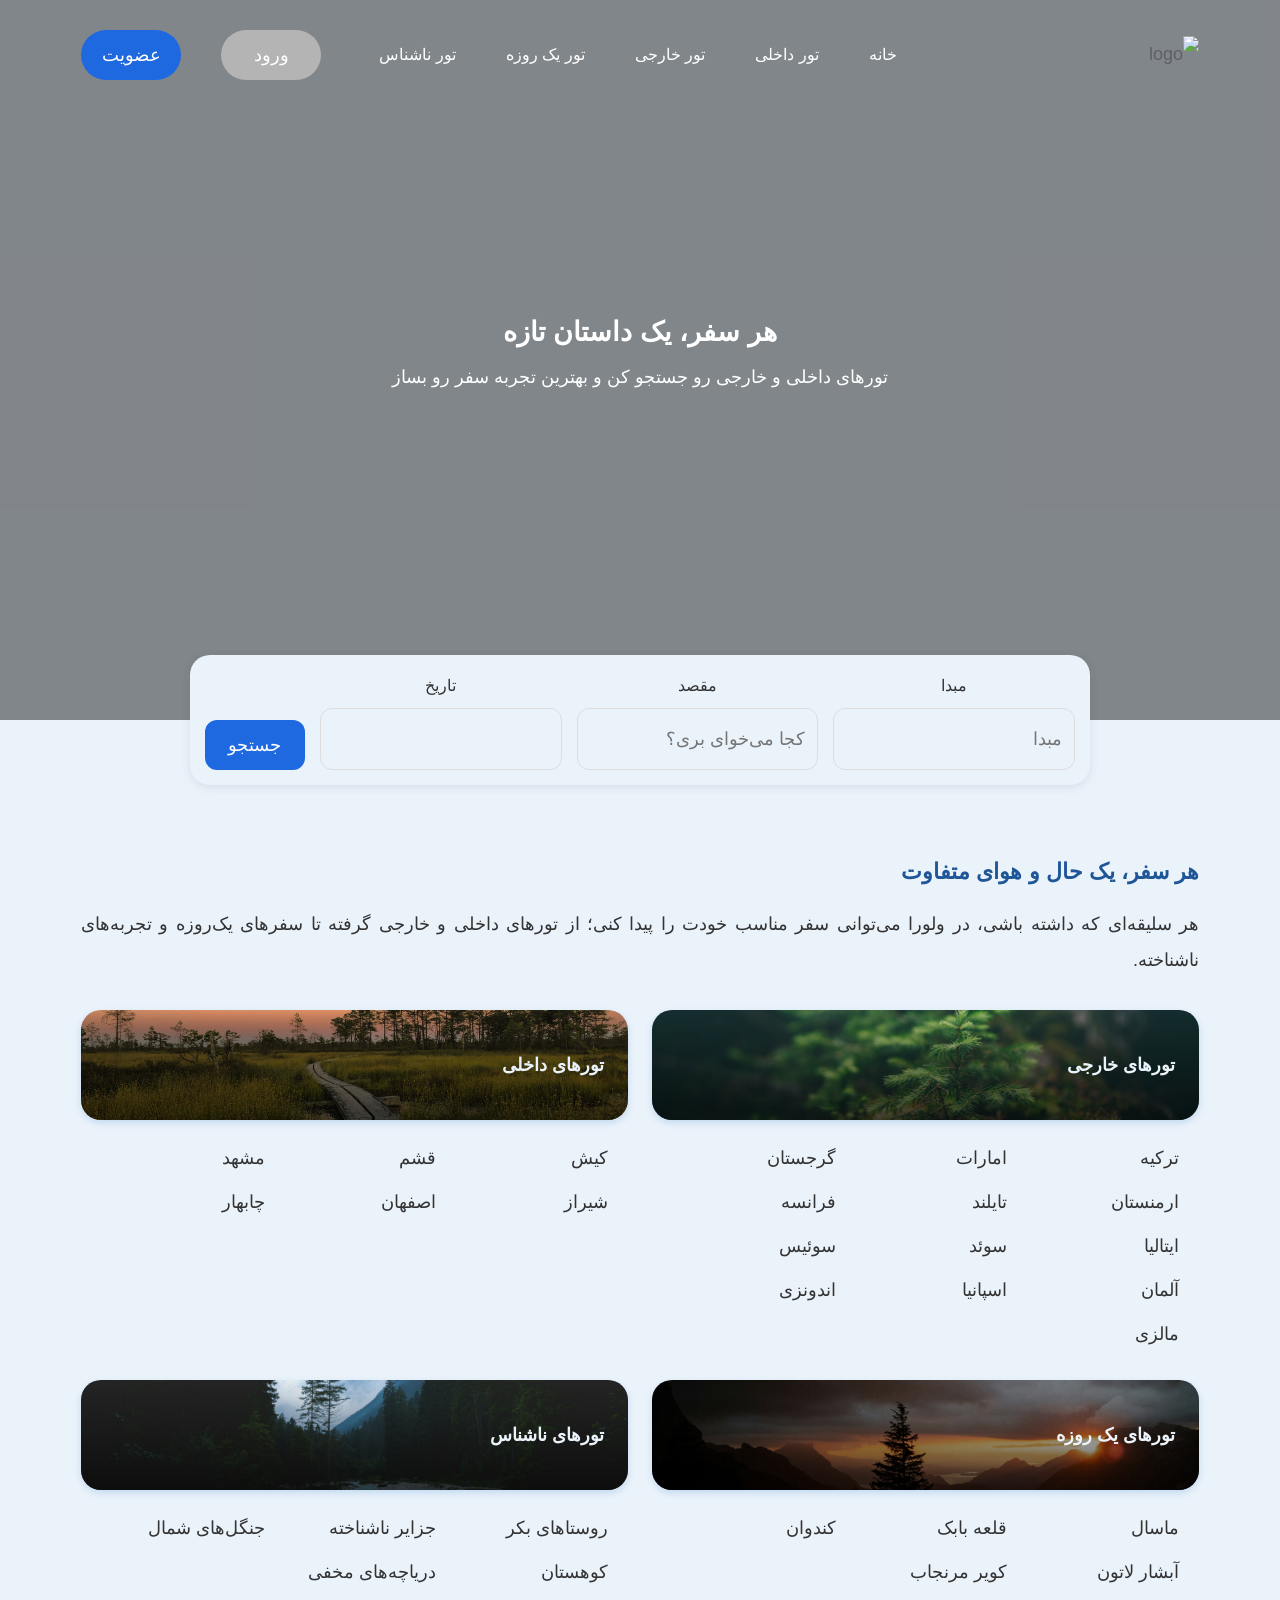
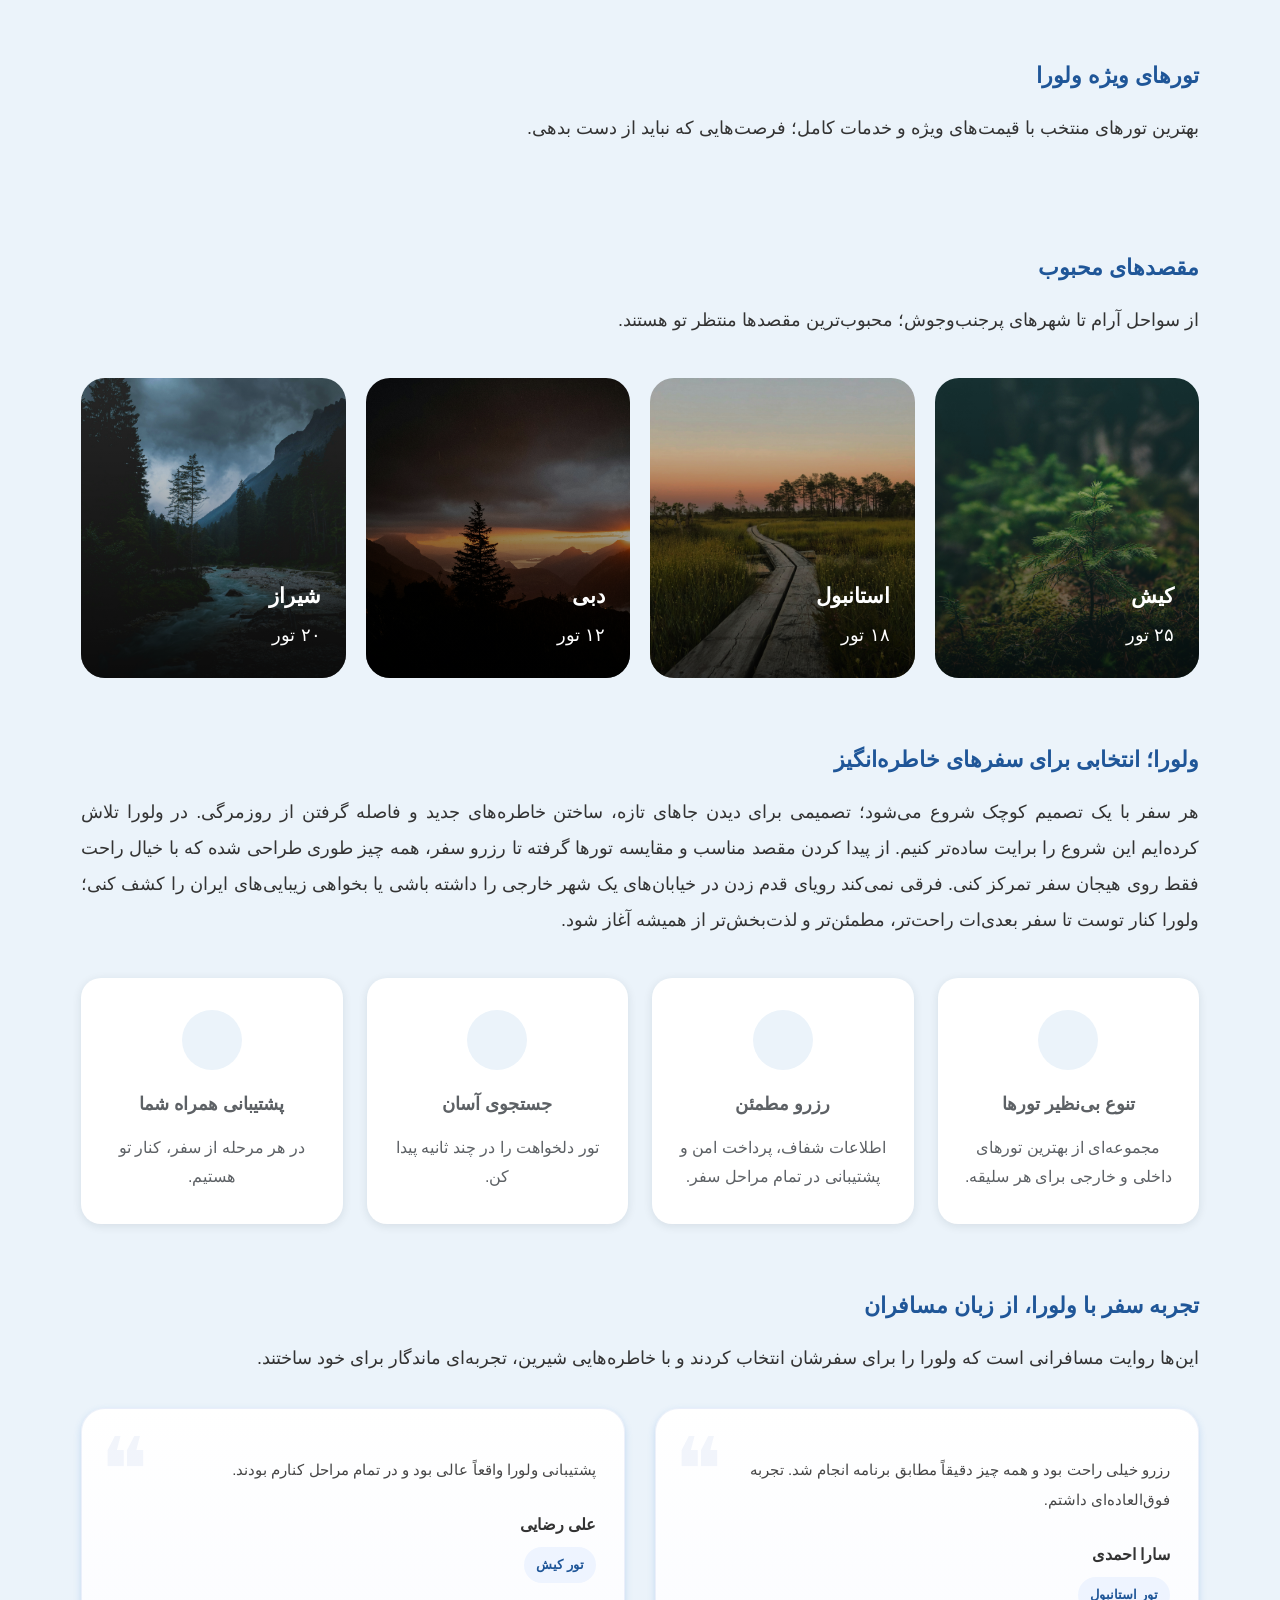
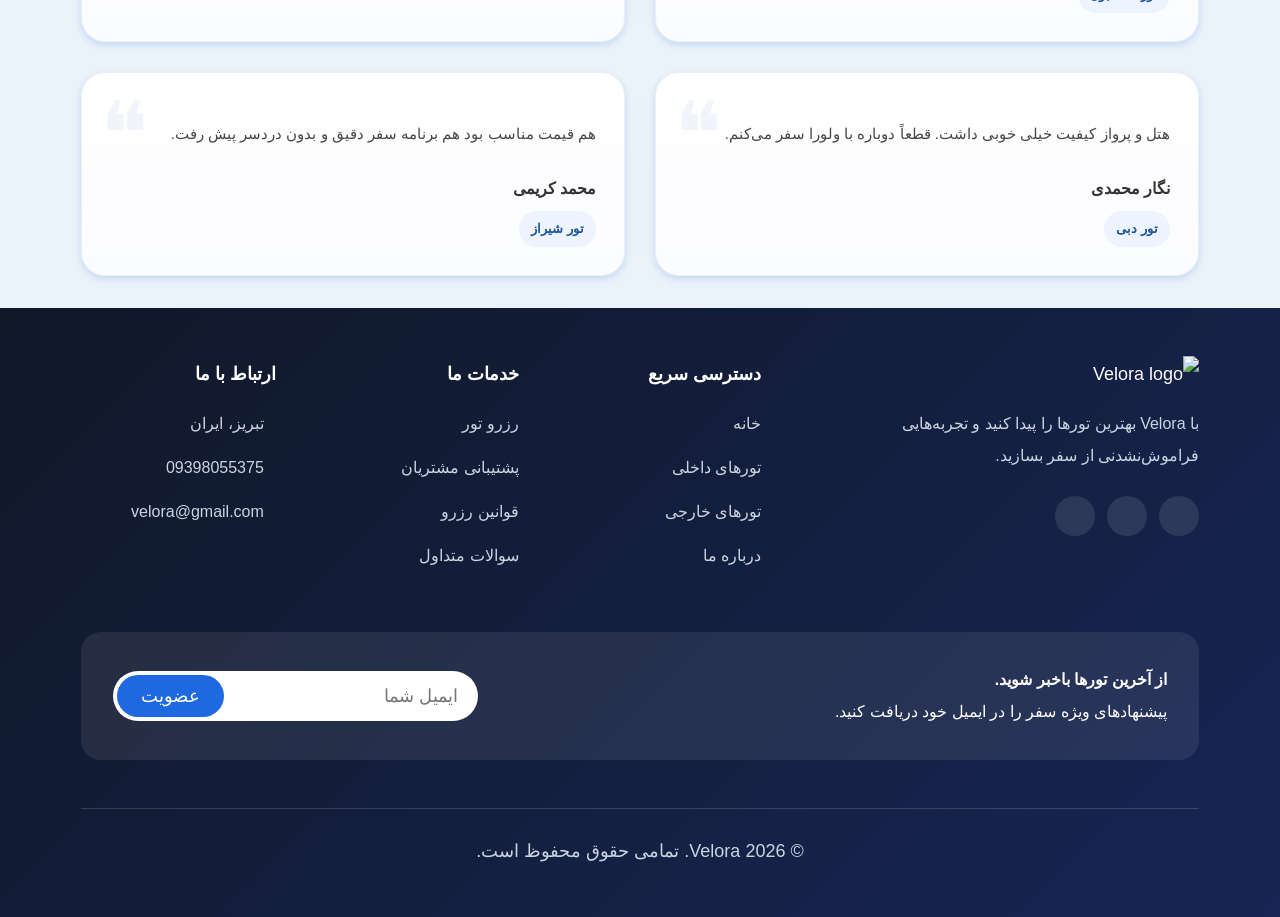
==== home/index.html @ ecf5ecd8 "add category, popular destinations, reviews and trust part to home page" ====
<!DOCTYPE html>
<html lang="fa" dir="rtl">
<head>
  <meta charset="UTF-8">
  <meta name="viewport" content="width=device-width, initial-scale=1.0">
  <meta name="description" content="Velora یک وب‌سایت مدرن برای جستجو و رزرو تورهای گردشگری است که به کاربران کمک می‌کند سفرهای خاص و به‌یادماندنی خود را برنامه‌ریزی کنند.">
  <meta name="title" content="Velora | رزرو تور و تجربه‌های خاص سفر">
  <title>Velora | رزرو تور و تجربه‌های خاص سفر</title>
  <link rel="icon" href="../assets/images/temp-logo.svg">
  <link rel="stylesheet" href="../style/reset-variables.css">
  <link rel="stylesheet" href="../component/footer/footer.css">
  <link rel="stylesheet" href="../component/header/homeHeader.css">
  <link rel="stylesheet" href="./style.css">

</head>
<body>
  <div id="preloader"></div>


<!-- HEADER -->
<header class="header" data-header>
  <div class="container">

    <a href="#" class="logo">
      <img src="../assets/images/temp-logo.svg" height="38" alt="logo">
    </a>

    <nav class="navbar" data-nav>
      <div class="navbar-top">
        <a href="#" class="logo">
          <img src="../assets/images/temp-logo.svg" height="38" alt="logo">
        </a>

        <button class="nav-toggle-btn" aria-label="close menu" data-nav-toggler>
          <ion-icon name="close-outline" aria-hidden="true"></ion-icon>

        </button>
      </div>
      <ul class="navbar-list">
        <li class="navbar-item" > <a href="#" class="navbar-link">خانه</a></li>
        <li class="navbar-item"> <a href="#" class="navbar-link">تور داخلی</a></li>
        <li class="navbar-item"> <a href="#" class="navbar-link">تور خارجی</a></li>
        <li class="navbar-item"> <a href="#" class="navbar-link">تور یک روزه</a></li>
        <li class="navbar-item"> <a href="#" class="navbar-link">تور ناشناس</a></li>
      </ul>
      
      <div class="header-action">
        <div class="loggedout">
          <a href="./auth/login.html" class="btn login-btn"> ورود</a>
          <a href="./auth/signup.html" class="btn btn-primary">عضویت</a>
        </div>
        <div class="loggedin">
          <a href="#" class="login-btn"> پنل کاربری</a>
          <a href="#" class="btn btn-primary">خروج </a>

        </div>

      </div>
      

      <button> </button>
    </nav>

    <button class="nav-toggle-btn" aria-label="open menu" data-nav-toggler>
      <ion-icon name="menu-outline" aria-hidden="true"></ion-icon>
    </button>

    <div class="overlay" data-overlay data-nav-toggler></div>
  </div>
</header>

<main>
   <!-- Hero Section-->
     <section class="hero" data-hero>

       <div class="hero-bg hero-bg-1"></div>
        <div class="hero-bg hero-bg-2"></div>

         <div class="hero-overlay"></div>
          <div class="hero-content container">
             <h1 class="hero-title"> دنیا منتظر توست </h1>
             <p class="hero-subtitle"> سفر بعدی‌ات را همین حالا پیدا کن </p>
           </div> 
           
           <div class="hero-search container">

            <form class="hero-search-box" id="search-form">

              <div class="hero-field">
                <label for="origin-input"> مبدا</label>
                <input id="origin-input" name="origin" type="text" placeholder="مبدا">
              </div>

              <div class="hero-field">
                <label for="destination-input"> مقصد</label>
                <input id="destination-input" name="destination" type="text" placeholder="کجا می‌خوای بری؟">
              </div>
              
              <div class="hero-field">
                <label for="month-input"> تاریخ</label>
                <input id="month-input" name="month" readonly>

                
              </div>
              
              <button type="submit" class="search-btn btn"> جستجو</button>

              <div id="month-modal" class="month-modal">
                <button type="button" class="month-button" data-month="01"> فروردین</button>
                <button type="button" class="month-button" data-month="02"> اردیبهشت</button>
                <button type="button" class="month-button" data-month="03"> خرداد</button>
                <button type="button" class="month-button" data-month="04"> تیر</button>
                <button type="button" class="month-button" data-month="05"> مرداد</button>
                <button type="button" class="month-button" data-month="06"> شهریور</button>
                <button type="button" class="month-button" data-month="07"> مهر</button>
                <button type="button" class="month-button" data-month="08"> آبان</button>
                <button type="button" class="month-button" data-month="09"> آذر</button>
                <button type="button" class="month-button" data-month="10"> دی</button>
                <button type="button" class="month-button" data-month="11"> بهمن</button>
                <button type="button" class="month-button" data-month="12"> اسفند</button>
              </div>

          
            </form>
           </div>
           

      </section>

      <!-- category -->
      <section class="tour-categories">

        <div class="container">


          <div class="section-header">

            <div class="section-title">

              <span class="right"></span>

              <h2>
               هر سفر، یک حال و هوای متفاوت
              </h2>

              <span class="left"></span>

            </div>
            


            <p class="section-description">
   هر سلیقه‌ای که داشته باشی، در ولورا می‌توانی سفر مناسب خودت را پیدا کنی؛ از تورهای داخلی و خارجی گرفته تا سفرهای یک‌روزه و تجربه‌های ناشناخته.
            </p>


          </div>



          <div class="categories-grid">


          </div>


        </div>


      </section>


<!-- special tours -->
      <section class="special-tours">
        <div class="container">
          <div class="section-header">
            <div class="section-title">
              <span class="right"></span>
              <h2>
                تور‌های ویژه ولورا
              </h2>
              <span class="left"></span>
            </div>
            <p class="section-description">
                 بهترین تورهای منتخب با قیمت‌های ویژه و خدمات کامل؛ فرصت‌هایی که نباید از دست بدهی.

            </p>

          </div>


          <div class="tours-grid">

          </div>


        </div>

      </section>

      <!-- popular destination -->
      <section class="popular-destinations">
        <div class="container">
          <div class="section-header">
            <div class="section-title">
              <span class="right"></span>
              <h2>
                مقصدهای محبوب
              </h2>
              <span class="left"></span>
            </div>
            <p class="section-description">

                     از سواحل آرام تا شهرهای پرجنب‌وجوش؛ محبوب‌ترین مقصدها منتظر تو هستند.

      
            </p>
          </div>

          <div class="destinations-grid">
          </div>
        </div>

      </section>

      <!-- why velors -->

      <section class="why-velora">

  <div class="container">

    <div class="section-header">

      <div class="section-title">
        <span class="right"></span>

        <h2>
        ولورا؛ انتخابی برای سفرهای خاطره‌انگیز
        </h2>

        <span class="left"></span>
      </div>

      <p class="section-description">
        هر سفر با یک تصمیم کوچک شروع می‌شود؛ تصمیمی برای دیدن جاهای تازه، ساختن خاطره‌های جدید و فاصله گرفتن از روزمرگی. در ولورا تلاش کرده‌ایم این شروع را برایت ساده‌تر کنیم. از پیدا کردن مقصد مناسب و مقایسه تورها گرفته تا رزرو سفر، همه چیز طوری طراحی شده که با خیال راحت فقط روی هیجان سفر تمرکز کنی. فرقی نمی‌کند رویای قدم زدن در خیابان‌های یک شهر خارجی را داشته باشی یا بخواهی زیبایی‌های ایران را کشف کنی؛ ولورا کنار توست تا سفر بعدی‌ات راحت‌تر، مطمئن‌تر و لذت‌بخش‌تر از همیشه آغاز شود.
      </p>

    </div>



    <div class="features-grid">


      <article class="feature-card">

        <div class="feature-icon">
          <ion-icon name="airplane-outline"></ion-icon>
        </div>

        <h3>
         تنوع بی‌نظیر تورها
        </h3>

        <p>
          مجموعه‌ای از بهترین تورهای داخلی و خارجی برای هر سلیقه.
        </p>

      </article>




      <article class="feature-card">

        <div class="feature-icon">
          <ion-icon name="shield-checkmark-outline"></ion-icon>
        </div>

        <h3>
          رزرو مطمئن
        </h3>

        <p>
          اطلاعات شفاف، پرداخت امن و پشتیبانی در تمام مراحل سفر.
        </p>

      </article>





      <article class="feature-card">

        <div class="feature-icon">
          <ion-icon name="search-outline"></ion-icon>
        </div>

        <h3>
          جستجوی آسان
        </h3>

        <p>
         تور دلخواهت را در چند ثانیه پیدا کن.
        </p>

      </article>





      <article class="feature-card">

        <div class="feature-icon">
          <ion-icon name="heart"></ion-icon>
        </div>

        <h3>
          پشتیبانی همراه شما
        </h3>

        <p>
         در هر مرحله از سفر، کنار تو هستیم.
        </p>

      </article>



    </div>

  </div>

      </section>

      <!-- reviews -->

      <section class="reviews">

  <div class="container">


    <div class="section-header">

      <div class="section-title">

        <span class="right"></span>

        <h2>
        تجربه سفر با ولورا، از زبان مسافران
        </h2>

        <span class="left"></span>

      </div>


      <p class="section-description">
       این‌ها روایت مسافرانی است که ولورا را برای سفرشان انتخاب کردند و با خاطره‌هایی شیرین، تجربه‌ای ماندگار برای خود ساختند.
      </p>

    </div>



    <div class="reviews-grid">

    </div>


  </div>


</section>













</main>


<!--  Footer-->
<footer class="footer">

  <div class="container">

    <div class="footer-container">

      <div class="footer-brand">

        <img src="../assets/images/temp-logo.svg" alt="Velora logo">

        <p>
          با Velora بهترین تورها را پیدا کنید و تجربه‌هایی 
          فراموش‌نشدنی از سفر بسازید.
        </p>

        <div class="footer-social">

          <a href="#">
            <ion-icon name="logo-instagram"></ion-icon>
          </a>

          <a href="#">
            <ion-icon name="logo-whatsapp"></ion-icon>
          </a>

          <a href="#">
            <ion-icon name="logo-x"></ion-icon>
          </a>

        </div>
      </div>




      <div class="footer-column">

        <h3>دسترسی سریع</h3>

        <ul>
          <li><a href="#">خانه</a></li>
          <li><a href="#">تورهای داخلی</a></li>
          <li><a href="#">تورهای خارجی</a></li>
          <li><a href="#">درباره ما</a></li>

        </ul>

      </div>

      <div class="footer-column">
        <h3>خدمات ما</h3>

        <ul>

          <li><a href="#">رزرو تور</a></li>
          <li><a href="#">پشتیبانی مشتریان</a></li>
          <li><a href="#">قوانین رزرو</a></li>
          <li><a href="#">سوالات متداول</a></li>

        </ul>

      </div>

      <div class="footer-column contact">
        <h3>ارتباط با ما</h3>
        <ul>
          <li>
            <ion-icon name="location-outline"></ion-icon>
            تبریز، ایران
          </li>
          <li>
            <ion-icon name="call-outline"></ion-icon>
            09398055375
          </li>
          <li>
            <ion-icon name="mail-outline"></ion-icon>
            velora@gmail.com
          </li>
        </ul>

      </div>

    </div>



    <div class="footer-newsletter">

      <div>
        <h3>
          از آخرین تورها باخبر شوید.
        </h3>
        <p>
          پیشنهادهای ویژه سفر را در ایمیل خود دریافت کنید.
        </p>
      </div>

      <form>
        <input type="email" placeholder="ایمیل شما">

        <button type="submit">
          عضویت
        </button>

      </form>


    </div>




    <div class="footer-bottom">

      <p>
        © 2026 Velora. تمامی حقوق محفوظ است.
      </p>

    </div>

  </div>

</footer>





<script type="module" src="https://unpkg.com/ionicons@7.4.0/dist/ionicons/ionicons.esm.js"></script>
<script nomodule src="https://unpkg.com/ionicons@7.4.0/dist/ionicons/ionicons.js"></script>
  <script src="./home.js"></script>
</body>
</html>
---- component/footer/footer.css ----
/* FOOTER */

.footer {

  background:
  linear-gradient(
    135deg,
    #101828,
    #172554
  );
  color: var(--text-white);
  padding-block: var(--space-8);
  margin-block-start: var(--space-6);

}

.footer-container {
  display: grid;
  grid-template-columns: 1fr;

  gap: var(--space-8);

}

.footer-brand img {
  width: 150px;
  margin-block-end: var(--space-4);
}

.footer-brand p {
  color:var(--text-footer);
  max-width:320px;
  font-size: var(--fs-7);
  line-height: 2;
}


.footer h3 {
  font-size: var(--fs-6);
  font-weight: var(--fw-bold);
  margin-block-end: var(--space-4);
  color:var(--text-white);

}

.footer ul {
  list-style:none;
  padding:0;

}


.footer li {
  margin-block-end: var(--space-3);
  display: flex;
  align-items: center;
  gap: var(--space-3);
  color: var(--text-footer);
  font-size: var(--fs-7)

}
.footer a {
  color:var(--text-footer);
  transition:.3s;

}



.footer a:hover {
  color: var(--text-white);
  transform: translateX(-5px);
} 


.footer-social {
  display: flex;
  gap:var(--space-3);
  margin-top:var(--space-5);
  align-items: center;

}



.footer-social a {
  width: 40px;
  height: 40px;
  display: flex;
  align-items: center;
  justify-content: center;
  background:rgba(255,255,255,.1);
  border-radius:50%;

}



.footer-social ion-icon {

  font-size:var(--fs-6);

}


.footer-social a:hover {
  background:var(--bg-majorelle-blue);
  transform:none;

}


.contact ion-icon {
  font-size:var(--fs-6);
  color:#60a5fa;
}



.footer-newsletter {
  margin-block-start:var(--space-8);
  padding:var(--space-6);
  border-radius:var(--radius-20);
  background:rgba(255,255,255,.08);
  display:flex;
  flex-direction: column;
  justify-content:space-between;
  align-items:stretch;
  gap:var(--space-5);


}

.footer-newsletter h3 {

  font-size:var(--fs-7);
  margin-block-end: 0;
  color:var(--text-white);

}



.footer-newsletter p {
  font-size:var(--fs-7);
  margin-block-end: 0;
  color:var(--text-footer);
  color:var(--text-white);

}



.footer-newsletter form {
display:flex;
width: 100%;
height: 50px;
background:var(--bg-white);
border-radius:var(--radius-pill);
overflow:hidden;
padding:var(--space-1);

}



.footer-newsletter input {
border:none;
outline:none;
padding-inline:var(--space-4);
flex: 1;
width: auto;

}


.footer-newsletter button {
display: flex;
align-items: center;
justify-content: center;
padding-inline: var(--space-5);
white-space: nowrap;
border:none;
background:var(--bg-majorelle-blue);
color:var(--bg-white);
border-radius:var(--radius-pill);

}


.footer-bottom {

margin-top:var(--space-8);
padding-top:var(--space-5);
border-top:1px solid rgba(255,255,255,.15);
text-align:center;

}


.footer-bottom p {
color:var(--text-footer);

}


/**
  * Media Queries
  */




@media (min-width: 768px) {

  /**
  * custom properties
  */
  :root {
    --fs-1: 4.8rem;
    --fs-2: 4rem;
    --fs-3: 2.8rem;
    --fs-4: 2.6rem;
    --fs-5: 2.2rem;
    --fs-6: 1.8rem;
    --fs-7: 1.6rem;
  }

  /**
  * Reused style
  */
  
  .container {
    max-width: 720px; 
  }

  .footer-container {
    grid-template-columns: 1fr 1fr;
  }



}
@media (min-width: 992px) {

  /**
  * Reused style
  */
  
  .container {
    max-width: 950px;
  }


.footer-container {
  display: grid;
  grid-template-columns: 2fr 1fr 1fr 1fr;
}

.footer-newsletter {
  flex-direction: row;
  align-items: center;
  justify-content: space-between;
}

.footer-newsletter form {
  width: auto;
}
.footer-newsletter input {
  width: 250px;
}


}
---- component/header/homeHeader.css ----
/* Header */

 


.header .container {
  display: flex;
  justify-content: space-between;
  align-items: center;
  gap: 40px;
}

.header {
  padding-block : 30px;
  position: absolute;
  top: 0;
  left: 0;
  width: 100%;
  z-index: 4;
}

.header.active {
  position: fixed;
  background-color: var(--bg-lavender-blush);
  box-shadow: var(--shadow-1);
  animation: slideIn 500ms ease forwards;
}
.header.active .navbar-link {
  color: var(--text-gunmetal)
}

@keyframes slideIn {
  0% { transform: translateY(-100%);}
  100% { transform: translateY(0);}

}

.header .logo img { width: 160px; }

.nav-toggle-btn { font-size: 3.2rem; }

.navbar {
  padding-bottom: 10px;
  position: fixed;
  top: 0;
  right: -350px;
  max-width: 350px;
  width:100%;
  height: 100vh;
  background-color: var(--bg-white);
  display: flex;
  flex-direction: column;
  z-index: 1;
  transition: 400ms var(--cubic-out);
  visibility: hidden;

}

.navbar.active {
  background-color: var(--bg-lavender-blush);
  transform: translateX(-350px);
  transition-duration: 500ms;
  visibility: visible;
}

.navbar.active .navbar-link {
  color: var(--text-gunmetal);
}

.navbar-top {
  
  padding: 30px 16px;
  display: flex;
  justify-content: space-between;
  /* align-items: center; */
}
.navbar-list {
  /* margin-block-start: 30px; */
  padding-right: 24px;
  

}

.navbar-link {
  position: relative;
  color: var(--text-white);
  font-size: var(--fs-7);
  font-weight: var(--fw-medium);
  padding-block: 8px;
  transition: var(--transition-1);
}

.navbar-link::before {
  content: "";
  position: absolute;
  width: 4px;
  height: 12px;
  right: auto;
  left: 0;
  background-color: var(--bg-majorelle-blue);
  top: 50%;
  
  transform: translateY(-50%);
  border-radius: 5px;
  opacity: 0;
  transition: var(--transition-1)
}

.navbar-link:is(:hover, :focus-visible, .active)::before {
  opacity: 1;
 }

 .navbar-link:is(:hover, :focus-visible, .active) { transform: translateX(10px); }



 .header-action{  
  margin-block-start:auto;
  padding-block-start: 20px;
  border-block-start: 1px solid var(--border-gainsboro);
 }
 .header-action .loggedout, .header-action .loggedin {
    display: flex;
    gap: 12px;
    align-items: center ;
    justify-content: space-around;
 }


 .header-action .loggedin {
  display: none;
 }

 .overlay {
  position: fixed;
  top:0;
  left:0;
  bottom:0;
  width: 100%;
  background-color: var(--bg-white);
  opacity: 0.5;
  visibility: hidden;
  transition: var(--transition-1);
}

.overlay.active {
  visibility: visible;
  opacity: 0.5;
} 


/**
  * Media Queries
  */

@media (min-width: 575px) {

    .navbar {
      padding-inline: 40px;
      padding-block-start: 40px;
    }


}


@media (min-width: 992px) {

  .nav-toggle-btn,
  .navbar-top,
  .overlay {
    display: none;
  }

  .navbar,
  .navbar.active {
    all: unset;
    display: flex;
    align-items: center;
    flex-grow: 1;
  }

  .navbar-list {
    margin-block-start: 0;
    display: flex;
    gap: 30px;
    margin-inline: auto ;
  }

  .navbar-link:is(:hover, :focus-visible, .active) { transform: unset;}

  .navbar-link::before {
    width: 12px;
    height: 4px;
    top: auto;
    bottom: 0;
    left: 50%;
    transform: translateX(-50%);
  }
  .header-action, .header-action .loggedout, .header-action .loggedin {
    border: none;
    padding-block-start: 0;
    gap: 30px;
  }

  .header.active { padding-block: 15px;}


}

@media (min-width: 1200px) {


  .header .logo img { width: 180px;}

  .navbar-list { gap: 50px;}

  .header-action, .header-action .loggedout, .header-action .loggedin { gap: 40px;}
  



}

@media (min-width: 1400px) {


  .navbar-list { gap: 70px;}

}
---- home/style.css ----
@font-face {
  font-family: 'Vazir';
  src: url('../assets/fonts/Vazir.woff2') format('woff2');
  font-weight: 400;
  font-style: normal;
  font-display: swap;
}
@font-face {
  font-family: 'Vazir';
  src: url('../assets/fonts/Vazir-Bold.woff2') format('woff2');
  font-weight: 700;
  font-style: normal;
  font-display: swap;
}



/* reused style */

.container {
  padding-inline: 16px;

}
.section-title{
  display: flex;
  align-items: center;
  justify-content: start;
  margin-bottom: var(--space-2);

}

 .section-title h2 {
  font-size: var(--fs-5);
  font-weight: var(--fw-bold);
  color:var(--text-majorelle-blue);
  margin-bottom: var(--space-1);
}


.section-description {
  font-size: var(--fs-11);
  color:var(--text-gunmetal);
  margin-bottom: var(--space-6);
  display: flex;
  align-items: center;
  justify-content: start;
  text-align: justify;
}


/* .section-title span {
  height: 2px;
  flex: 1;
  border-radius: var(--radius-pill);
}



.section-title .right {
  background: linear-gradient(
  to left,
  rgba(26,83,189,.5),
  transparent
  );

}



.section-title .left {
  background: linear-gradient(
  to right,
  rgba(26,83,189,.5),
  transparent
  );

} */




/* BTN */

.login-btn {
  background-color: #b4b4b4;
  color: var(--text-white);

  /* padding-inline: 30px;
  border-radius: var(--radius-pill);
  display: flex;
  justify-content: center;
  align-items: center;
  gap: 10px;
  /* max-width: max-content; */
  /* transition: var(--transition-1);  */
}

 .login-btn:is(:hover, :focus-visible)
  {
   background-color: #6085cf;
   opacity: 0.8;
   box-shadow: var(--shadow-2);
   }

/* 
.btn {
  width: 100px;
  height: 50px;
  color: var(--text-white);
  padding-inline: 30px;
  border-radius: var(--radius-pill);
  display: flex;
  justify-content: center;
  align-items: center;
  gap: 10px;
  max-width: max-content;
  transition: var(--transition-1);
}  */

.btn {

  display: inline-flex;
  justify-content: center;
  align-items: center;
  padding: 10px 18px;
  width: 100px;
  height: 50px;
  border-radius:var(--radius-pill);
  transition: var(--transition-1);
}

.btn-primary { background-color: var(--bg-majorelle-blue);
  color: var(--text-white);}

.btn-primary:is(:hover, :focus-visible) {
  background-color: #164fab;
  box-shadow: var(--shadow-2);

}




/* PRELOADER */

#preloader {
  background: #ffffff url(../assets/images/preloader.svg) no-repeat center center;
  background-size: 30% ;
  height: 100vh;
  width: 100%;
  position:fixed ;
  top: 0;
  left: 0;
  z-index: 900;
  transition: opacity 0.5s ease, visibility 0.5s ease;

}
#preloader.hidden {
  opacity: 0;
  visibility: hidden;
  pointer-events: none;

}

/* Hero Section */

 .hero {
  position: relative;
  min-height: 80vh;
  overflow: visible;
  padding: 120px 0 140px;
  display: flex;
  justify-content: center;
  align-items: center;
  text-align: center;
  } 
     
.hero-bg {
  z-index: 0;
  position: absolute;
  inset: 0;
  background-size: cover;
  background-position: center; 
  transition: opacity 1200ms ease, transform 2500ms ease;
  /* transform: scale(1.08); */
 }

.hero-bg.active {
  opacity: 1;
  /* transform: scale(1); */
  z-index: 1; 
  }


.hero-bg.inactive {
  opacity: 0;
  z-index: 0;
 } 

.hero-overlay { 
  z-index: 1;
  position: absolute; 
  inset: 0;
  background: rgba(0,0,0,0.45); 
  } 
  
.hero-content {
  position: relative;
  z-index: 2;
  color: white;

  }

.hero-title,
.hero-subtitle {
  transition: opacity 0.6s ease, transform 0.6s ease;

  }

.hero-title.hide,
.hero-subtitle.hide {

  opacity: 0;
  transform: translateY(10px);
  }

  /* Hero Search */
.hero-search { 
  position: absolute;
  left: 50%;
  bottom: 0;
  transform: translateX(-50%);
  margin-top: 40px;
  width: 100%;
  z-index: 3;
  display: flex;
  justify-content: center;
    }

.hero-search-box {
  background: var(--bg-lavender-blush);
  display: flex;
  gap: 15px;
  padding: 15px;
  border-radius: 20px;
  box-shadow:var(  --shadow-1);
  align-items: end;
  width: 100%;
  max-width: 900px;
  
  transform: translateY(50%);

    }

.hero-field {
  flex:1;
  display: flex;
  flex-direction: column;
    }

.hero-field label {

  font-size: var(--fs-7);
  margin-bottom: 6px;
  color: var(--text-gunmetal);


    }

.hero-field input {
  color: rgb(0, 0, 0);
  padding: 12px;
  border-radius: 12px;
  border: 1px solid #ddd;
  outline: none;
}

.search-btn {
  padding: 12px 25px;
  border: none;
  border-radius: 12px;
  background: var(--bg-majorelle-blue);
  color: white;
  cursor: pointer;
  transition: 0.2s;
}


.month-modal {
  position: absolute;
  bottom: 60px;
  left: 0;
  right: 0;

  backdrop-filter: blur(10px);
  background:transparent;
  border-radius: 16px;
  padding: 15px;

  box-shadow: 0 20px 50px rgba(0,0,0,0.2);

  display: grid;
  grid-template-columns: repeat(3, 1fr);
  gap: 10px;

  opacity: 0;
  transform: translateY(10px);
  transition: 0.3s ease;

  pointer-events: none;
  }

  .month-modal.active {
    opacity: 1;
    transform: translateY(0);
    pointer-events: auto;
  }

 .month-button {
    padding: 10px;
    border: none;
    border-radius: 8px;
    cursor: pointer;
    background: var(--bg-lavender-blush);
    color: var(--text-gunmetal);
    transition: all 0.2s ease;
    box-shadow: var(--shadow-1);
}



.month-button:hover {
  background: var(--bg-majorelle-blue);
  color: white;
  transform: translateY(-2px);
}




/* Special Tours */

.special-tours {
  margin-top: 60px;

}








.tours-grid {

  margin-top: 40px;
  display: grid;
  grid-template-columns: repeat(auto-fit, minmax(240px, 1fr));
  gap: 18px;
  justify-content: center;
}
/* tour card */
.tour-card {
  background: var(--bg-lavender-blush);
  border-radius: 20px;
  overflow: hidden;
  box-shadow: var(--shadow-2);
  display: flex;
  flex-direction: column;
  transition:  transform .3s ease, box-shadow .3s ease;
  border: 1px solid rgb(227, 227, 227);
  /* padding: 5px; */
  gap: 8px;
}


.tour-card:hover {
  transform: translateY(-5px);
  box-shadow: var(--shadow-4);
  
}
.tour-card:hover .tour-card-header-title {
  color: #1d4ed8;
  transition: .3s;
}
/* Tour card image */
.tour-card-image {
  overflow: hidden;
  position: relative;
  
}

.tour-card-image img {
  width: 100%;
  height: 200px;
  object-fit: cover;
  overflow: hidden;
  opacity: 0.97;
  transition: transform 0.5s ease;
  /* border-top-left-radius: 20px;
  border-top-right-radius: 20px; */  
  
} 

.tour-card-image img::after {
  content: "";
  position: absolute;
  inset: 0;
  background: linear-gradient(
    to top,
    rgba(0, 0, 0, 0.716),
    transparent 60%
  );
}

.tour-card:hover .tour-card-image img {
  transform: scale(1.15);
  transition: transform .6s ease;
}

.tour-card-badge {
  color: var(--text-sunglow);
  position: absolute;
  top: 12px;
  right: 12px;
  background: rgba(255,255,255,0.9);
  backdrop-filter: blur(6px);
  padding: 5px 10px;
  border-radius: 999px;
  font-size: 14px;
  font-weight: 600;
}

/* Tour card content */

.tour-card-content {
  padding: 10px;
  color: var(--text-gunmetal);
  background: linear-gradient(to top, #fff, #fafafa);
    /* border-bottom-left-radius: 2px;
  border-bottom-right-radius: 2px; */
  
}
.tour-card-header-title {
  color: var(--text-majorelle-blue);
}
.tour-card-header {
  display: flex;
  justify-content: space-between;
  align-items: center;  
  font-size: var(--fs-7);
  font-weight: var(--fw-bold);
  margin-bottom: 10px;
}

.tour-card-header-start {
  font-size: var(--fs-7);
  font-weight: var(--fw-medium);
}

/* Tour card meta */

.tour-card-meta {
  display: flex;
  flex-direction: row;
  justify-content: space-between;
  gap: 4px;
  font-size: var(--fs-7);
  margin-bottom: 10px;
}



.tour-card-price {
  font-size: var(--fs-7);
  display: flex;
  justify-content: start;
  gap: 5px;
  align-items: baseline;

}

.tour-card-price span {
  font-weight: var(--fw-bold);
  font-size: var(--fs-6);
  margin-bottom: 10px;
  color: var(--text-sunglow);
  

}



.tour-card-attention ion-icon {
  font-size: 16px;
  flex-shrink: 0;
}
.tour-card-attention {
  color: var(--text-granite-gray);
  font-size: 13px;
  display: flex;
  align-items: center;
  gap: 5px;
}

























/* popular destination */
/* Popular Destinations */

.popular-destinations {

 margin-top:60px;

}




.destinations-grid {

 display:grid;
 grid-template-columns:
 repeat(auto-fit,minmax(220px,1fr));

 gap:20px;

 margin-top:40px;

}



.destination-card {

 position:relative;
 height:300px;

 overflow:hidden;

 border-radius:24px;

}


.destination-card img {

 width:100%;
 height:100%;

 object-fit:cover;

}



.destination-overlay {

 position:absolute;

 inset:0;

 display:flex;

 flex-direction:column;

 justify-content:end;

 padding:25px;

 color:white;


 background:
 linear-gradient(
 transparent,
 rgba(0,0,0,.7)
 );

}




/* category */
/* Tour Categories */


.tour-categories{
    margin-top:130px;
}

.categories-grid{
  display: grid;
  gap:var(--space-5);

}

.category-card{
  display: flex;
  flex-direction: column;

}


.category-image{
  position:relative;
  height:100px;
  overflow:hidden;
  border-radius:var(--radius-20);
  box-shadow:var(--shadow-2);
}

.category-image img{
  width:100%;
  height:100%;
  object-fit:cover;
  transition:.6s;
}

.category-card:hover img{
    transform:scale(1.06);
}
.category-overlay{
  position:absolute;
  inset:0;
  display:flex;
  align-items:center;
  /* padding:var(--space-5); */
  background:
  linear-gradient(
      to top,
      rgba(0,0,0,.65),
      rgba(0,0,0,.05)
  );

}
.category-title{
  /* display:flex;
  align-items:center;
  justify-content: center; */
  /* gap:var(--space-8); */
  padding-inline: var(--space-5);
  color:var(--bg-lavender-blush);
}


.category-title h3{
  font-size:var(--fs-7);
  /* font-weight:var(--fw-bold); */
}

.category-options{
  display:grid;
  grid-template-columns: 1fr 1fr 1fr;
  margin-top:var(--space-4);
  padding-inline:var(--space-4);
}

.category-options a{
  padding:var(--space-1);
  color:var(--text-gunmetal);
  transition:var(--transition-1);
  
}

.category-options a:is(:hover, :focus-visible, .active) {
   transform: translateX(-6px);
   color: var(--text-majorelle-blue)
   }



/* why vlora */



.why-velora {
  margin-top: 60px;
}

.features-grid {
  margin-top: var(--space-7);
  display:grid;
  grid-template-columns:1fr;
  gap:var(--space-5);

}



.feature-card {
  background:white;
  padding: var(--space-6) var(--space-5);
  border-radius: 20px;
  text-align: center;
  box-shadow: var(--shadow-1);
  transition: var(--transition-1);
}



.feature-card:hover {
  transform: translateY(-6px);
  box-shadow:var(--shadow-4);
}



.feature-icon {
  width: 60px;
  height: 60px;
  margin-inline: auto;
  margin-bottom: var(--space-4);
  display:flex;
  align-items: center;
  justify-content: center;
  background: var(--bg-lavender-blush);
  border-radius:50%;

}



.feature-icon ion-icon {
  font-size:var(--fs-3);
  color:var(--bg-majorelle-blue);
}



.feature-card h3 {
  font-size:var(--fs-6);
  margin-bottom:var(--space-3);
}



.feature-card p {
  font-size:var(--fs-7);
  color:var(--text-granite-gray);
  line-height:1.8;

}


/* reviews */


.reviews {

margin-top:60px;

}



.reviews-grid{

    display:grid;

    gap:24px;

}




.review-card{
    position: relative;

    background: linear-gradient(
        180deg,
        #ffffff,
        #fbfcff
    );

    padding:28px;

    border-radius:24px;

    border:1px solid rgba(26,83,189,.08);

    box-shadow:var(--shadow-2);

    overflow:hidden;

    transition:
        transform .35s ease,
        box-shadow .35s ease,
        border-color .35s ease;
}

.review-card::before{

    content:"❝";

    position:absolute;

    top:18px;

    left:18px;

    font-size:90px;

    line-height:1;

    color:rgba(26,83,189,.06);

    font-family:serif;

    pointer-events:none;

}


.review-card:hover{

    transform:translateY(-10px);

    border-color:rgba(26,83,189,.25);

    box-shadow:0 20px 45px rgba(0,0,0,.08);

}


.review-rating{

    display:flex;

    gap:4px;

    margin-bottom:18px;

}

.review-rating ion-icon{

    color:#FDBA0F;

    font-size:18px;

}



.review-text{

    color:var(--text-gunmetal);

    line-height:2;

    margin-bottom:24px;

    font-size:15px;

    opacity:.9;

}




.review-user{

    display:flex;

    align-items:center;

    gap:14px;

}



.review-user h3{
    font-size:16px;

    font-weight:700;

    margin-bottom:4px;

    color:var(--text-gunmetal);

}

.review-user span{

    display:inline-block;

    padding:5px 12px;

    border-radius:999px;

    background:#eef4ff;

    color:var(--text-majorelle-blue);

    font-size:13px;

    font-weight:600;

}














/**
  * Media Queries
  */

@media (min-width: 575px) {

  /**
  * Reused style
  */
  
  .container {
    max-width: 540px;
    width: 100%;
    margin-inline: auto;
  }


}


@media (min-width: 768px) {

  /**
  * custom properties
  */
  :root {
    --fs-1: 4.8rem;
    --fs-2: 4rem;
    --fs-3: 2.8rem;
    --fs-4: 2.6rem;
    --fs-5: 2.2rem;
    --fs-6: 1.8rem;
    --fs-7: 1.6rem;
  }

  /**
  * Reused style
  */
  
  .container {
    max-width: 720px; 
  }

  .features-grid {

    grid-template-columns:
    repeat(2,1fr);

}

  .testimonial-grid{

  grid-template-columns:
  repeat(2,1fr);

}
.categories-grid{

    grid-template-columns:repeat(2,1fr);

}
.reviews-grid{

        grid-template-columns:repeat(2,1fr);

    }




}
@media (min-width: 992px) {

  /**
  * Reused style
  */
  
  .container {
    max-width: 950px;
  }

  
}

@media (min-width: 1200px) {

  /**
    * custom properties
    */
  :root {
    --fs-1: 6.4rem;
    --fs-2: 4.8rem;
    --fs-3: 3rem;

  }



  /**
  * Reused style
  */
  
  .container {
    max-width: 1150px;
  }

  .features-grid {

    grid-template-columns:
    repeat(4,1fr);

}
  .testimonial-grid{

  grid-template-columns:
  repeat(3,1fr);

  }
  .category-image{

    height:110px;

}

.category-title h3{

    font-size:var(--fs-11);

}
 .reviews-grid{

        grid-template-columns:repeat(2,1fr);

        gap:30px;

    }

}

@media (min-width: 1400px) {

  /**
    * custom properties
    */
  :root {
    --fs-1: 7.2rem;

  }



  /**
  * Reused style
  */
  
  .container {
    max-width: 1350px;
  }



}
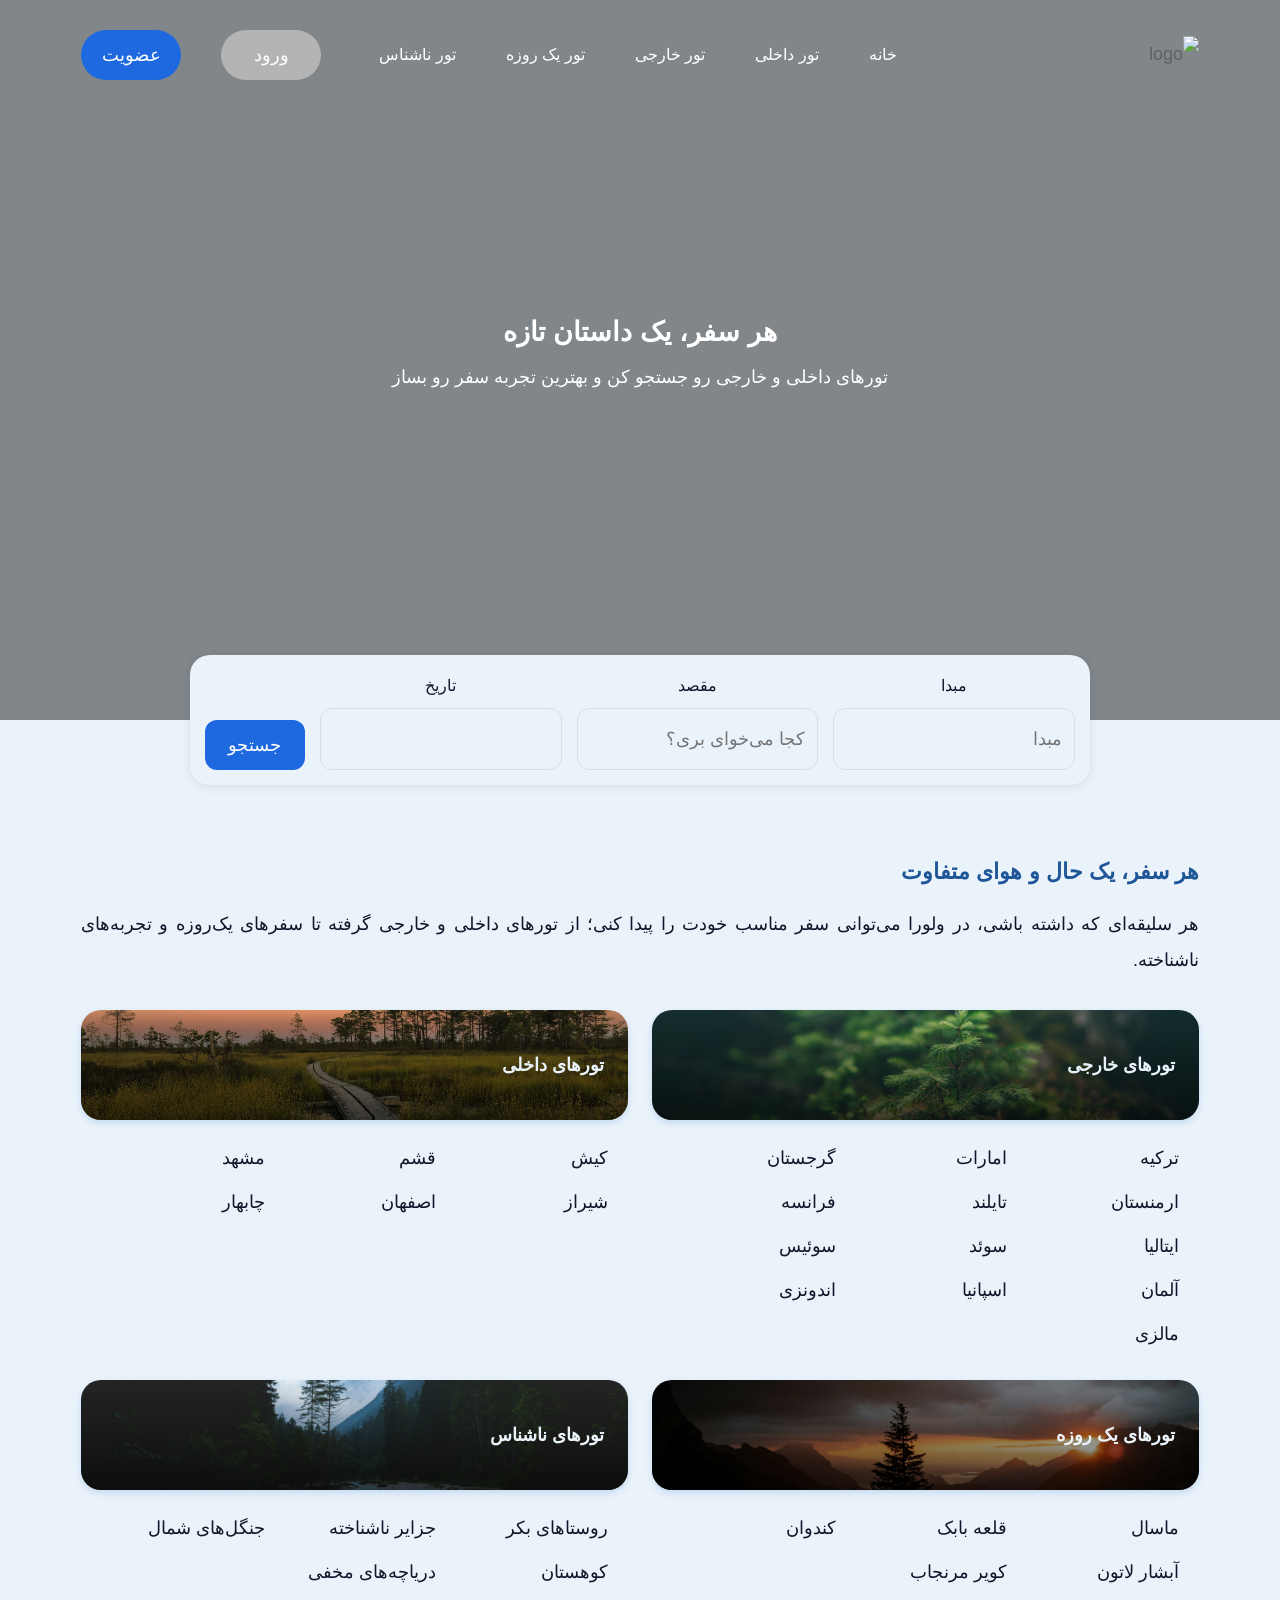
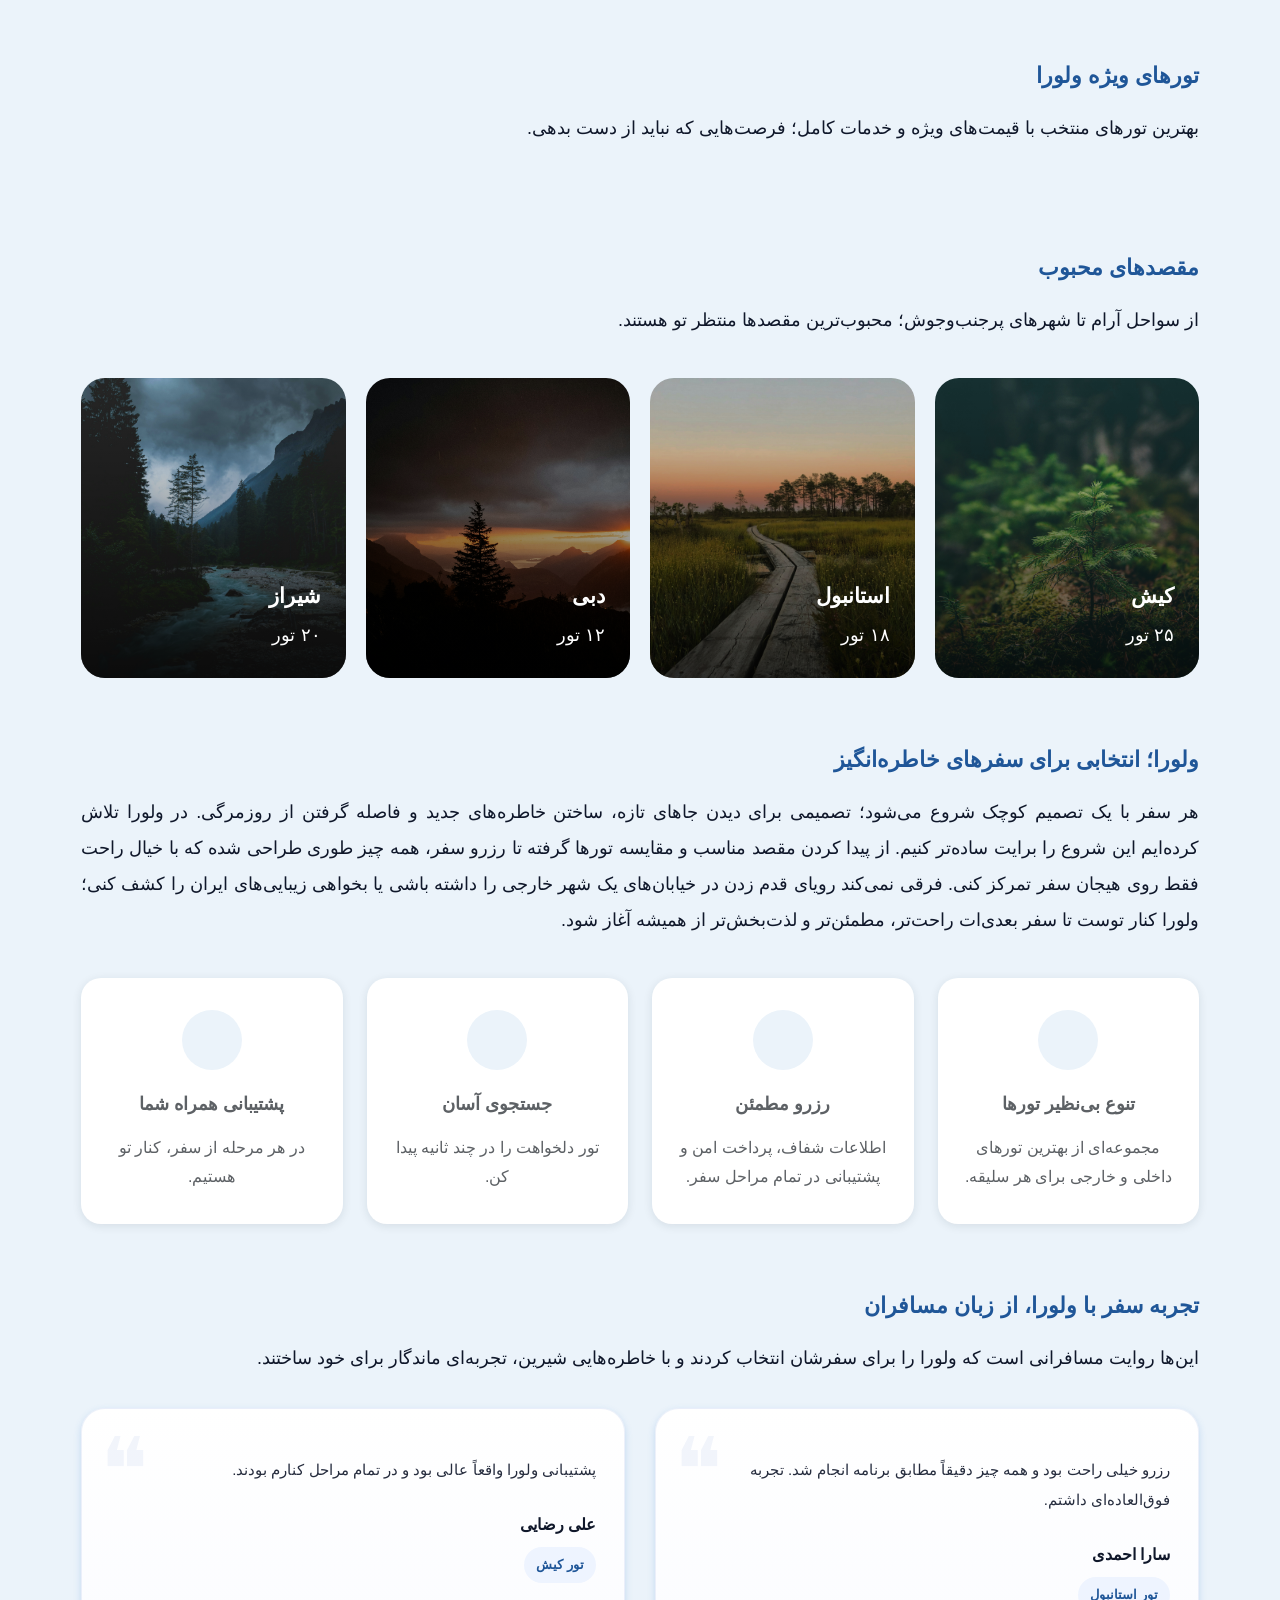
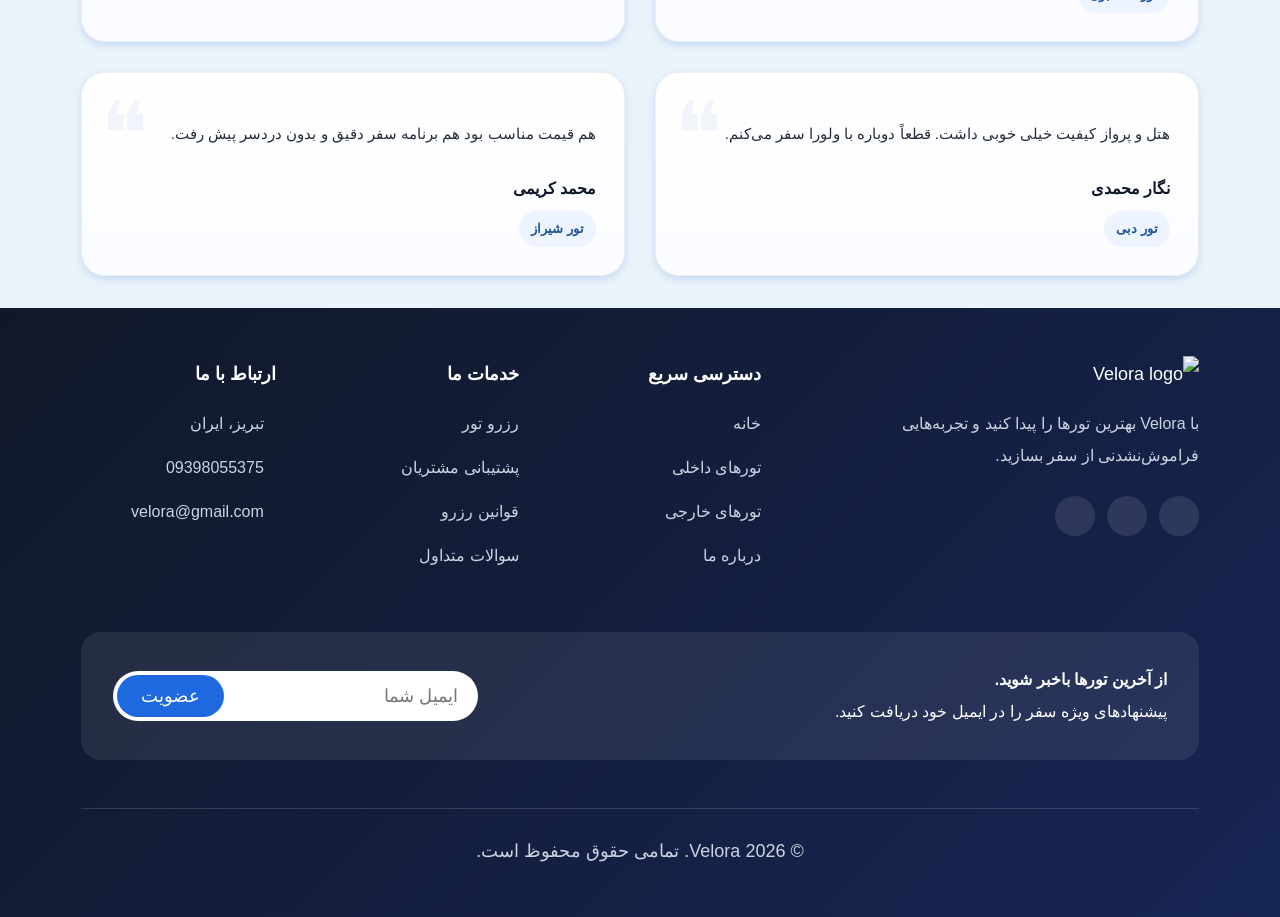
==== commit d525bdc2: "add searchbox to result" ====
--- a/home/index.html
+++ b/home/index.html
@@ -74,7 +74,7 @@
      <section class="hero" data-hero>
 
        <div class="hero-bg hero-bg-1"></div>
-        <div class="hero-bg hero-bg-2"></div>
+      <div class="hero-bg hero-bg-2"></div>
 
          <div class="hero-overlay"></div>
           <div class="hero-content container">
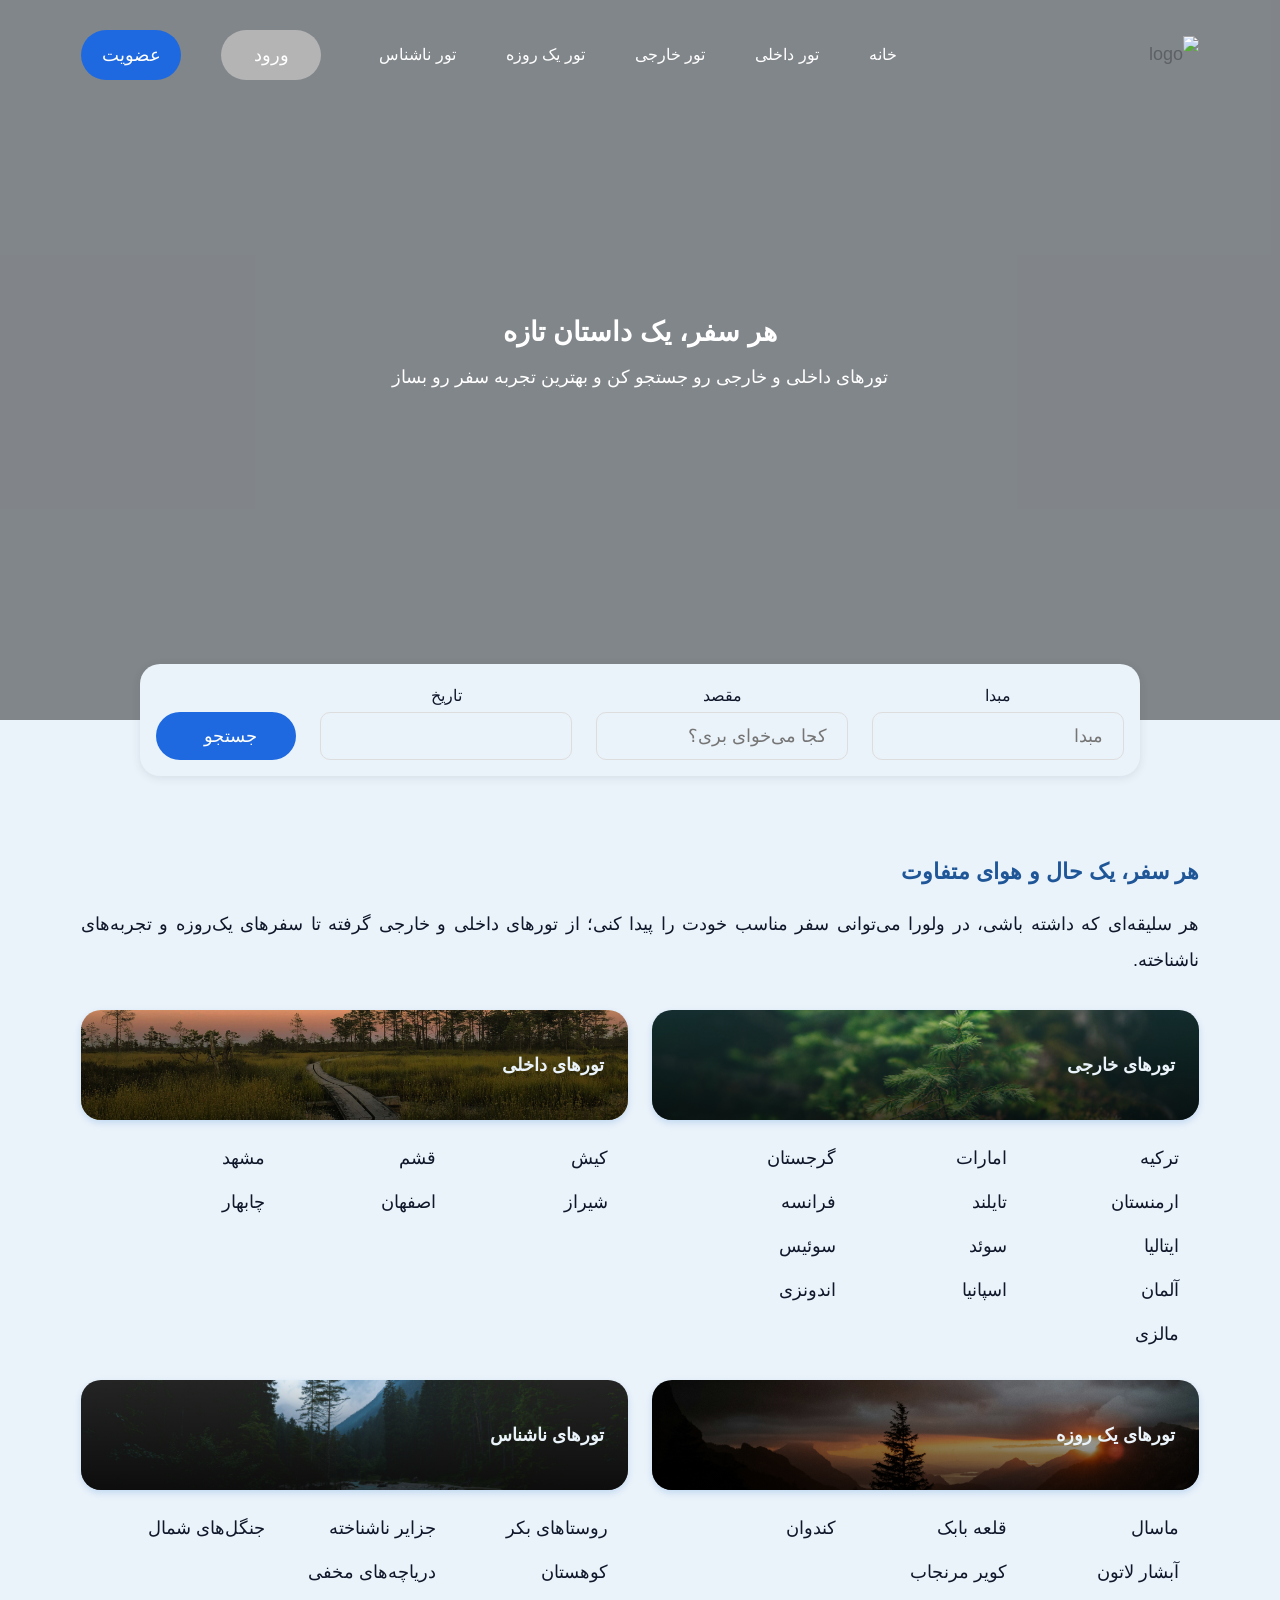
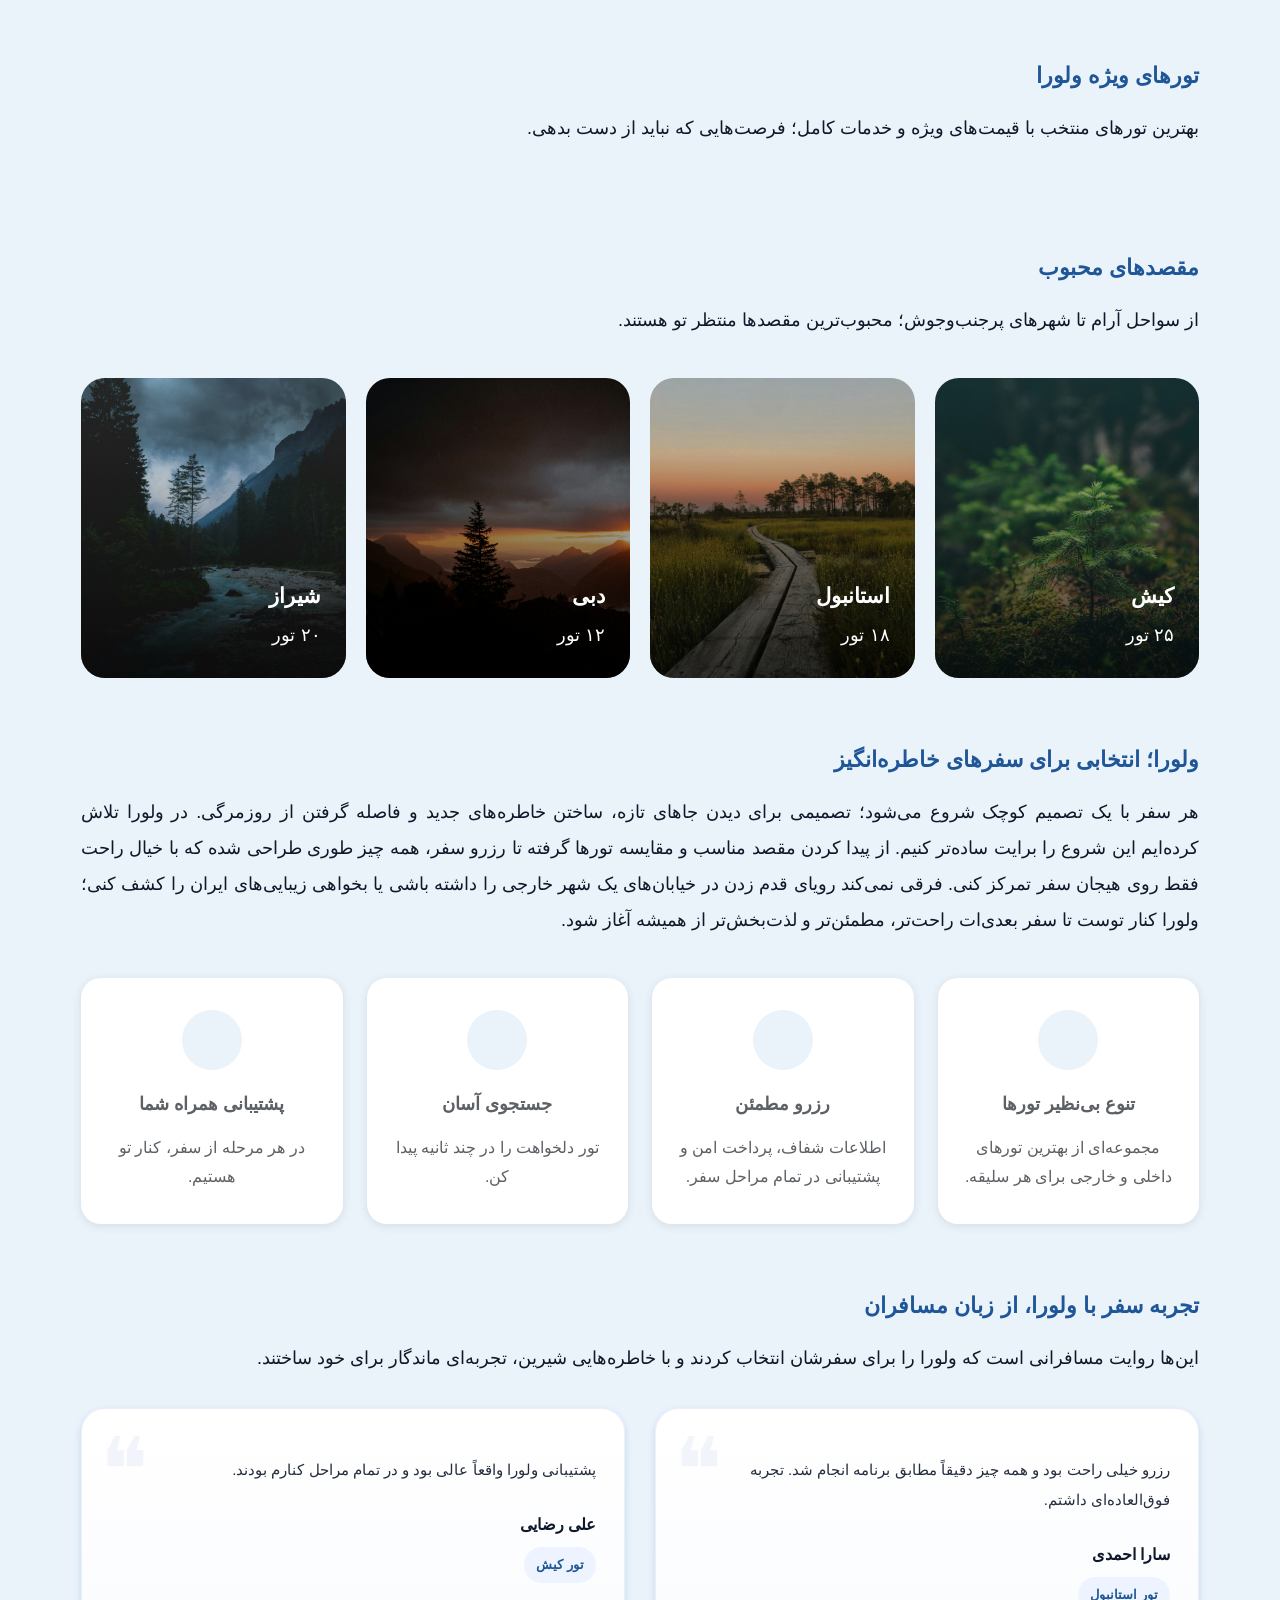
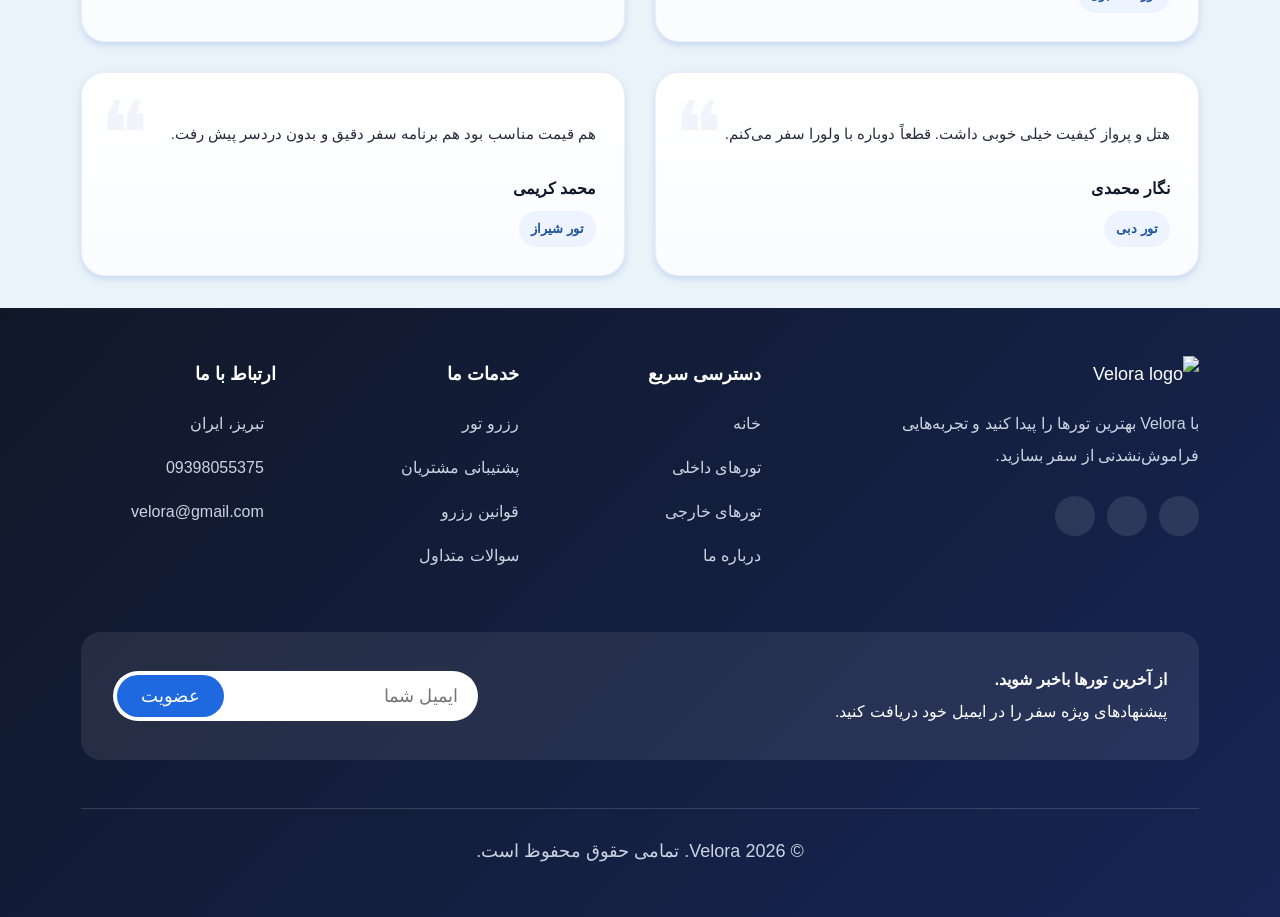
==== commit 3afa9826: "fixed serch in home page" ====
--- a/home/index.html
+++ b/home/index.html
@@ -96,16 +96,10 @@
                 <input id="destination-input" name="destination" type="text" placeholder="کجا می‌خوای بری؟">
               </div>
               
-              <div class="hero-field">
+              <div class="hero-field month-field">
                 <label for="month-input"> تاریخ</label>
                 <input id="month-input" name="month" readonly>
-
-                
-              </div>
-              
-              <button type="submit" class="search-btn btn"> جستجو</button>
-
-              <div id="month-modal" class="month-modal">
+                              <div id="month-modal" class="month-modal">
                 <button type="button" class="month-button" data-month="01"> فروردین</button>
                 <button type="button" class="month-button" data-month="02"> اردیبهشت</button>
                 <button type="button" class="month-button" data-month="03"> خرداد</button>
@@ -119,6 +113,16 @@
                 <button type="button" class="month-button" data-month="11"> بهمن</button>
                 <button type="button" class="month-button" data-month="12"> اسفند</button>
               </div>
+
+                
+              </div>
+              
+              <button type="submit" class="search-btn btn">
+                <span>جستجو</span>
+                 <ion-icon name="search-outline"></ion-icon>
+              </button>
+
+
 
           
             </form>
--- a/home/style.css
+++ b/home/style.css
@@ -225,43 +225,47 @@
   }
 
   /* Hero Search */
+/* Hero Search */
 .hero-search { 
   position: absolute;
   left: 50%;
   bottom: 0;
   transform: translateX(-50%);
-  margin-top: 40px;
   width: 100%;
   z-index: 3;
-  display: flex;
-  justify-content: center;
+  display:flex;
+  justify-content:center;
+  padding-inline: var(--space-4);
     }
 
 .hero-search-box {
-  background: var(--bg-lavender-blush);
-  display: flex;
-  gap: 15px;
-  padding: 15px;
-  border-radius: 20px;
-  box-shadow:var(  --shadow-1);
-  align-items: end;
-  width: 100%;
-  max-width: 900px;
-  
-  transform: translateY(50%);
+   background: var(--bg-lavender-blush);
+  display:flex;
+  flex-direction:row;
+  align-items:flex-end;
+  gap:var(--space-3);
+  padding:var(--space-3);
+  border-radius:var(--radius-20);
+  width:100%;
+  max-width:900px;
+  box-shadow:var(--shadow-1);
+  transform:translateY(40%);
+
 
     }
 
 .hero-field {
+  position:relative;
   flex:1;
-  display: flex;
-  flex-direction: column;
+  display:flex;
+  flex-direction:column;
+  min-width: 0;
+  gap:var(--space-1);
     }
 
 .hero-field label {
-
   font-size: var(--fs-7);
-  margin-bottom: 6px;
+  margin-bottom: var(--space-1);
   color: var(--text-gunmetal);
 
 
@@ -269,71 +273,104 @@
 
 .hero-field input {
   color: rgb(0, 0, 0);
-  padding: 12px;
-  border-radius: 12px;
+  padding: var(--space-2);
+  border-radius: var(--radius-10);
   border: 1px solid #ddd;
   outline: none;
 }
 
 .search-btn {
-  padding: 12px 25px;
+  width:50px;
+  height:50px;
+  padding: 0;
+  display:flex;
+  justify-content:center;
+  align-items:center;
+  gap: var(--space-2);
   border: none;
-  border-radius: 12px;
+  border-radius: var(--radius-10);
   background: var(--bg-majorelle-blue);
-  color: white;
-  cursor: pointer;
+  color: var(--text-white);
+  font-size: var(--fs-5);
+  flex-shrink:0;
+  margin-bottom:0;
   transition: 0.2s;
 }
+.search-btn span {
+  display:none;
+}
+
+
+
+/* month modal */
 
 
 .month-modal {
-  position: absolute;
-  bottom: 60px;
-  left: 0;
-  right: 0;
-
-  backdrop-filter: blur(10px);
-  background:transparent;
-  border-radius: 16px;
-  padding: 15px;
-
-  box-shadow: 0 20px 50px rgba(0,0,0,0.2);
-
-  display: grid;
-  grid-template-columns: repeat(3, 1fr);
-  gap: 10px;
-
-  opacity: 0;
-  transform: translateY(10px);
-  transition: 0.3s ease;
-
-  pointer-events: none;
-  }
-
-  .month-modal.active {
-    opacity: 1;
-    transform: translateY(0);
-    pointer-events: auto;
-  }
-
- .month-button {
-    padding: 10px;
-    border: none;
-    border-radius: 8px;
-    cursor: pointer;
-    background: var(--bg-lavender-blush);
-    color: var(--text-gunmetal);
-    transition: all 0.2s ease;
-    box-shadow: var(--shadow-1);
+
+  position:absolute;
+  bottom: calc(100% + 8px);
+  left:0;
+  width:240px;
+  padding:var(--space-3);
+  display:grid;
+  grid-template-columns:repeat(3,1fr);
+  gap:var(--space-2);
+  background:var(--bg-lavender-blush);
+  backdrop-filter:blur(12px);
+  border-radius:var(--radius-20);
+  box-shadow: var(--shadow-1);
+
+  border:1px solid rgba(0,0,0,.05);
+  opacity:0;
+  visibility:hidden;
+  transform:
+  translateY(10px)
+  scale(.95);
+  transition:.25s ease;
+  pointer-events:none;
+  z-index:20;
+
+}
+
+
+
+.month-modal.active {
+  opacity:1;
+  visibility:visible;
+  transform:
+  translateY(0)
+  scale(1);
+  pointer-events:auto;
+}
+
+
+.month-button {
+  height:36px;
+  padding:0;
+  border:none;
+  border-radius:var(--radius-10);
+  background:var(--bg-white);
+  color:var(--text-gunmetal);
+  font-size:var(--fs-7);
+
+  transition:.2s ease;
+
 }
 
 
 
 .month-button:hover {
-  background: var(--bg-majorelle-blue);
-  color: white;
-  transform: translateY(-2px);
-}
+  background:var(--bg-majorelle-blue);
+  color:var(--text-white);
+  transform:translateY(-2px);
+}
+
+.month-button:active {
+  transform:scale(.95);
+}
+
+
+
 
 
 
@@ -982,6 +1019,43 @@
     max-width: 720px; 
   }
 
+  .hero-search-box{
+  flex-direction:row;
+  align-items:flex-end;
+  gap:var(--space-4);
+  max-width:900px;
+
+}
+
+
+
+.hero-field label{
+  display:block;
+    height:var(--space-5);
+}
+
+
+.search-btn{
+    width:120px;
+    height:45px;
+
+}
+
+  .month-modal {
+
+  width:280px;
+  padding:14px;
+  gap:var(--space-3);
+
+}
+
+
+.month-button {
+  height:40px;
+  font-size:var(--fs-8);
+}
+
+
   .features-grid {
 
     grid-template-columns:
@@ -1019,6 +1093,55 @@
   .container {
     max-width: 950px;
   }
+
+    .month-modal{
+    width:320px;
+
+}
+.hero-search{
+      padding-inline:0;
+  }
+
+
+  .hero-search-box{
+    max-width:920px;
+    padding:var(--space-4);
+    gap:var(--space-5);
+    transform:translateY(50%);
+  }
+
+
+
+  .hero-field input{
+
+      height:48px;
+
+  }
+
+
+
+.search-btn{
+
+    height:48px;
+    width:130px;
+    font-size: var(--fs-6);
+
+    border-radius:var(--radius-pill);
+
+}
+
+  .search-btn span {
+    display:block;
+    
+  }
+
+
+.month-button{
+  height:44px;
+
+  font-size:var(--fs-7);
+
+}
 
   
 }
@@ -1045,6 +1168,27 @@
     max-width: 1150px;
   }
 
+  .hero-search-box{
+
+    max-width:1000px;
+
+}
+
+
+.hero-field input{
+
+    padding-inline:20px;
+
+}
+
+
+.search-btn{
+
+    width:140px;
+
+}
+
+
   .features-grid {
 
     grid-template-columns:
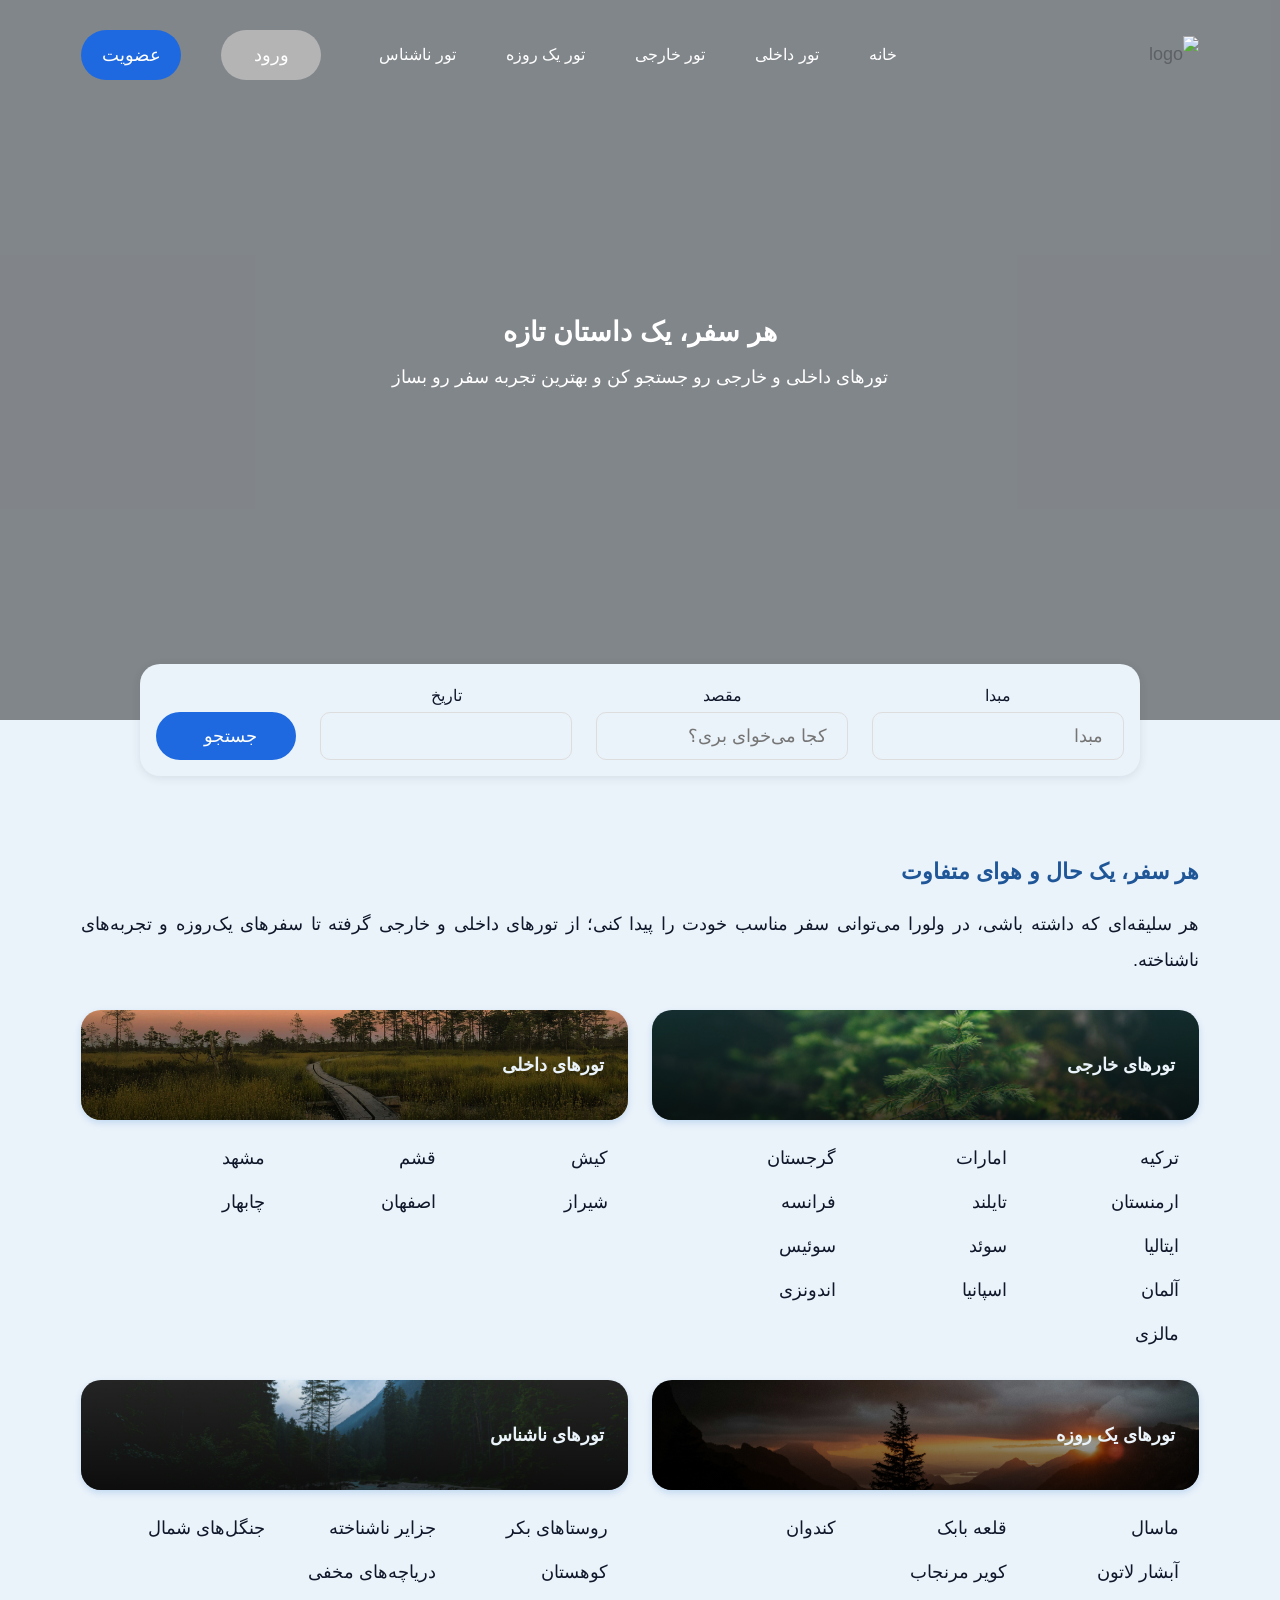
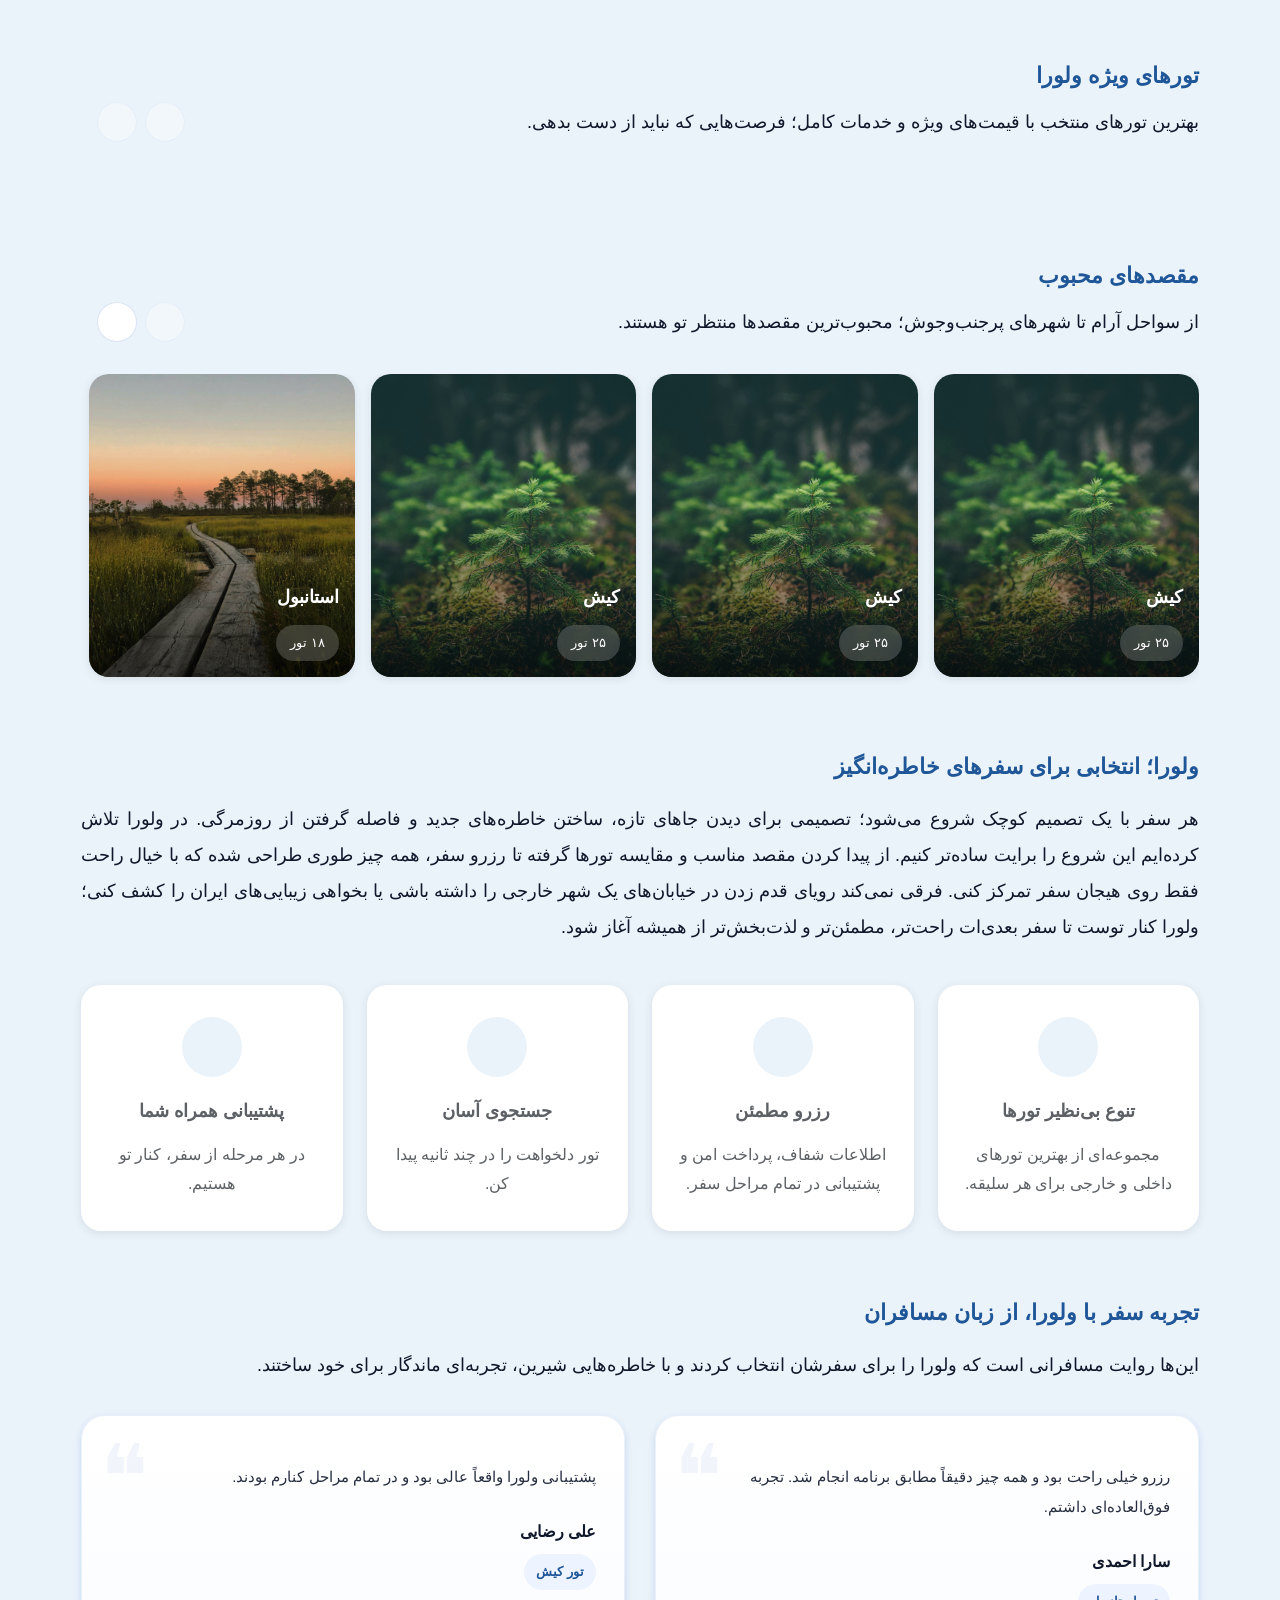
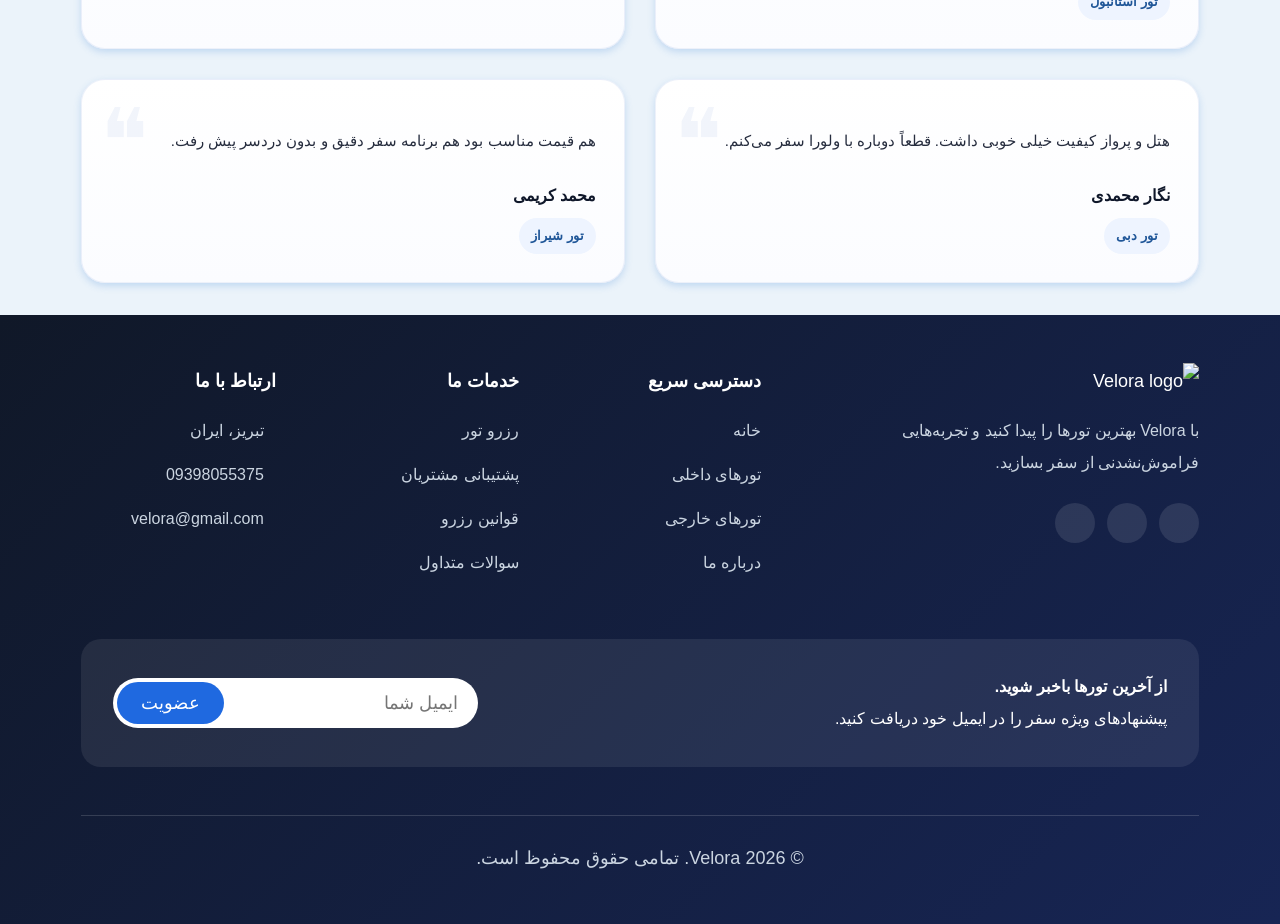
==== commit 7e895eb5: "add slider to special tours and popular destinations" ====
--- a/home/index.html
+++ b/home/index.html
@@ -178,18 +178,39 @@
       <section class="special-tours">
         <div class="container">
           <div class="section-header">
-            <div class="section-title">
-              <span class="right"></span>
-              <h2>
-                تور‌های ویژه ولورا
-              </h2>
-              <span class="left"></span>
+            <div class="section-header-top">
+              <div class="section-title">
+                <span class="right"></span>
+                <h2>
+                  تور‌های ویژه ولورا
+                </h2>
+                <span class="left"></span>
+              </div>
+
+              
             </div>
-            <p class="section-description">
-                 بهترین تورهای منتخب با قیمت‌های ویژه و خدمات کامل؛ فرصت‌هایی که نباید از دست بدهی.
-
-            </p>
-
+
+            <div class="section-description">
+              <p>
+                بهترین تورهای منتخب با قیمت‌های ویژه و خدمات کامل؛ فرصت‌هایی که نباید از دست بدهی.
+              </p>
+              <div class="slider-arrows" data-slider-arrows>
+                <button type="button" class="slider-arrow slider-arrow--prev" aria-label="قبلی">
+                  <ion-icon name="chevron-back-outline"></ion-icon>
+                </button>
+                <button type="button" class="slider-arrow slider-arrow--next" aria-label="بعدی">
+                  <ion-icon name="chevron-forward-outline"></ion-icon>
+                </button>
+              </div>
+              
+              
+
+
+
+
+            </div>
+            
+            
           </div>
 
 
@@ -203,24 +224,37 @@
       </section>
 
       <!-- popular destination -->
+
+
       <section class="popular-destinations">
         <div class="container">
           <div class="section-header">
-            <div class="section-title">
-              <span class="right"></span>
-              <h2>
-                مقصدهای محبوب
-              </h2>
-              <span class="left"></span>
+            <div class="section-header-top">
+              <div class="section-title">
+                <span class="right"></span>
+                <h2>
+                  مقصدهای محبوب
+                </h2>
+                <span class="left"></span>
+              </div>
+
             </div>
-            <p class="section-description">
-
-                     از سواحل آرام تا شهرهای پرجنب‌وجوش؛ محبوب‌ترین مقصدها منتظر تو هستند.
-
-      
-            </p>
+
+            <div class="section-description">
+              <p>
+                از سواحل آرام تا شهرهای پرجنب‌وجوش؛ محبوب‌ترین مقصدها منتظر تو هستند.
+              </p>
+              <div class="slider-arrows" data-slider-arrows>
+                <button type="button" class="slider-arrow slider-arrow--prev" aria-label="قبلی">
+                  <ion-icon name="chevron-back-outline"></ion-icon>
+                </button>
+                <button type="button" class="slider-arrow slider-arrow--next" aria-label="بعدی">
+                  <ion-icon name="chevron-forward-outline"></ion-icon>
+                </button>
+              </div>
+            </div>
+            
           </div>
-
           <div class="destinations-grid">
           </div>
         </div>
--- a/home/style.css
+++ b/home/style.css
@@ -42,8 +42,9 @@
   color:var(--text-gunmetal);
   margin-bottom: var(--space-6);
   display: flex;
+  flex-direction: row;
   align-items: center;
-  justify-content: start;
+  justify-content: space-between;
   text-align: justify;
 }
 
@@ -381,6 +382,54 @@
   margin-top: 60px;
 
 }
+.section-header-top {
+  display: flex;
+  align-items: center;
+  justify-content: space-between;
+  gap: var(--space-3);
+}
+
+.section-header-top .section-title {
+  margin-bottom: 0;
+}
+
+.slider-arrows {
+  display: flex;
+  gap: var(--space-2);
+  flex-shrink: 0;
+  padding-left: var(--space-4);
+}
+
+.slider-arrow {
+  width: 40px;
+  height: 40px;
+  flex-shrink: 0;
+  border-radius: 50%;
+  border: 1px solid rgba(26, 83, 189, 0.15);
+  background: var(--bg-white);
+  color: var(--text-majorelle-blue);
+  display: flex;
+  align-items: center;
+  justify-content: center;
+  font-size: var(--fs-6);
+  transition: var(--transition-1);
+}
+
+.slider-arrow:hover {
+  background: var(--bg-majorelle-blue);
+  color: var(--text-white);
+}
+
+.slider-arrow:active {
+  transform: scale(0.92);
+}
+
+.slider-arrow:disabled {
+  opacity: 0.35;
+  cursor: not-allowed;
+  background: var(--bg-white);
+  color: var(--text-majorelle-blue);
+}
 
 
 
@@ -390,13 +439,23 @@
 
 
 .tours-grid {
-
   margin-top: 40px;
-  display: grid;
-  grid-template-columns: repeat(auto-fit, minmax(240px, 1fr));
-  gap: 18px;
-  justify-content: center;
-}
+  display: flex;
+  gap: var(--space-4);
+  overflow-x: auto;
+  scroll-snap-type: x mandatory;
+  scroll-behavior: smooth;
+  padding-bottom: var(--space-2);
+  scrollbar-width: none;  /* firefox*/
+
+}
+
+.tours-grid::-webkit-scrollbar {
+  display: none;   /* chrome and safari*/
+}
+
+
+
 /* tour card */
 .tour-card {
   background: var(--bg-lavender-blush);
@@ -409,6 +468,9 @@
   border: 1px solid rgb(227, 227, 227);
   /* padding: 5px; */
   gap: 8px;
+
+   flex: 0 0 78%;
+  scroll-snap-align: start;
 }
 
 
@@ -452,7 +514,7 @@
 }
 
 .tour-card:hover .tour-card-image img {
-  transform: scale(1.15);
+  transform: scale(1.08);
   transition: transform .6s ease;
 }
 
@@ -474,7 +536,7 @@
 .tour-card-content {
   padding: 10px;
   color: var(--text-gunmetal);
-  background: linear-gradient(to top, #fff, #fafafa);
+  background: linear-gradient(to top, #fff, #fafafab7);
     /* border-bottom-left-radius: 2px;
   border-bottom-right-radius: 2px; */
   
@@ -545,101 +607,155 @@
 
 
 
-
-
-
-
-
-
-
-
-
-
-
-
-
-
-
-
-
-
-
-
-/* popular destination */
 /* Popular Destinations */
 
 .popular-destinations {
-
- margin-top:60px;
-
-}
-
+  margin-top: var(--space-9);
+}
 
 
 
 .destinations-grid {
-
- display:grid;
- grid-template-columns:
- repeat(auto-fit,minmax(220px,1fr));
-
- gap:20px;
-
- margin-top:40px;
-
-}
-
-
+  display: flex;
+  gap: var(--space-4);
+  margin-top: var(--space-6);
+  overflow-x: auto;
+  scroll-snap-type: x mandatory;
+  scroll-behavior: smooth;
+  padding-bottom: 8px;
+  scrollbar-width: none; /* firefox */
+}
+
+.destinations-grid::-webkit-scrollbar {
+  display: none; /* chrome / safari */
+}
 
 .destination-card {
-
- position:relative;
- height:300px;
-
- overflow:hidden;
-
- border-radius:24px;
-
-}
-
-
-.destination-card img {
-
- width:100%;
- height:100%;
-
- object-fit:cover;
-
-}
-
-
+  position: relative;
+  overflow: hidden;
+  flex: 0 0 78%;
+  aspect-ratio: 4/5;
+  border-radius: var(--radius-20);
+  box-shadow: var(--shadow-1);
+  scroll-snap-align: start;
+}
+
+
+
+.destination-link {
+  display:block;
+  width:100%;
+  height:100%;
+  position:relative;
+  color:white;
+}
+
+
+
+
+.destination-link img {
+  width:100%;
+  height:100%;
+  object-fit:cover;
+  transition:
+  transform .6s ease;
+}
+
+
+
+/* dark gradient */
 
 .destination-overlay {
 
- position:absolute;
-
- inset:0;
-
- display:flex;
-
- flex-direction:column;
-
- justify-content:end;
-
- padding:25px;
-
- color:white;
-
-
- background:
- linear-gradient(
- transparent,
- rgba(0,0,0,.7)
- );
-
-}
-
-
+  position:absolute;
+
+  inset:0;
+
+  display:flex;
+
+  align-items:flex-end;
+
+  padding:var(--space-4);
+
+
+  background:
+  linear-gradient(
+    to top,
+    rgba(0,0,0,.65),
+    transparent 60%
+  );
+
+
+}
+
+
+
+
+.destination-info h3 {
+
+  color:white;
+
+  font-size:var(--fs-6);
+
+  font-weight:var(--fw-bold);
+
+  margin-bottom:var(--space-2);
+
+}
+
+
+
+.destination-info span {
+
+  display:inline-flex;
+
+  align-items:center;
+
+
+  background:
+  rgba(255,255,255,.18);
+
+
+  backdrop-filter:
+  blur(8px);
+
+
+  padding:
+  5px 14px;
+
+
+  border-radius:
+  var(--radius-pill);
+
+
+  font-size:
+  var(--fs-9);
+
+
+  color:white;
+
+}
+
+
+
+
+
+@media(hover:hover){
+
+.destination-card:hover img {
+
+ transform:scale(1.08);
+
+}
+
+
+.destination-card:hover {
+
+ box-shadow:var(--shadow-4);
+
+}
+
+}
 
 
 /* category */
@@ -991,6 +1107,12 @@
     width: 100%;
     margin-inline: auto;
   }
+   .tour-card {
+    flex: 0 0 340px;
+  }
+  .destination-card {
+    flex: 0 0 340px;
+  }
 
 
 }
@@ -1094,11 +1216,11 @@
     max-width: 950px;
   }
 
-    .month-modal{
+  .month-modal{
     width:320px;
 
 }
-.hero-search{
+  .hero-search{
       padding-inline:0;
   }
 
@@ -1114,7 +1236,7 @@
 
   .hero-field input{
 
-      height:48px;
+    height:48px;
 
   }
 
@@ -1122,11 +1244,11 @@
 
 .search-btn{
 
-    height:48px;
-    width:130px;
-    font-size: var(--fs-6);
-
-    border-radius:var(--radius-pill);
+  height:48px;
+  width:130px;
+  font-size: var(--fs-6);
+
+  border-radius:var(--radius-pill);
 
 }
 
@@ -1142,8 +1264,15 @@
   font-size:var(--fs-7);
 
 }
-
-  
+.tour-card {
+    flex: 0 0 calc(25% - 14px);
+  }
+
+
+
+.destination-card {
+  flex: 0 0 calc(25% - 14px);
+  aspect-ratio: 7 / 8;
 }
 
 @media (min-width: 1200px) {
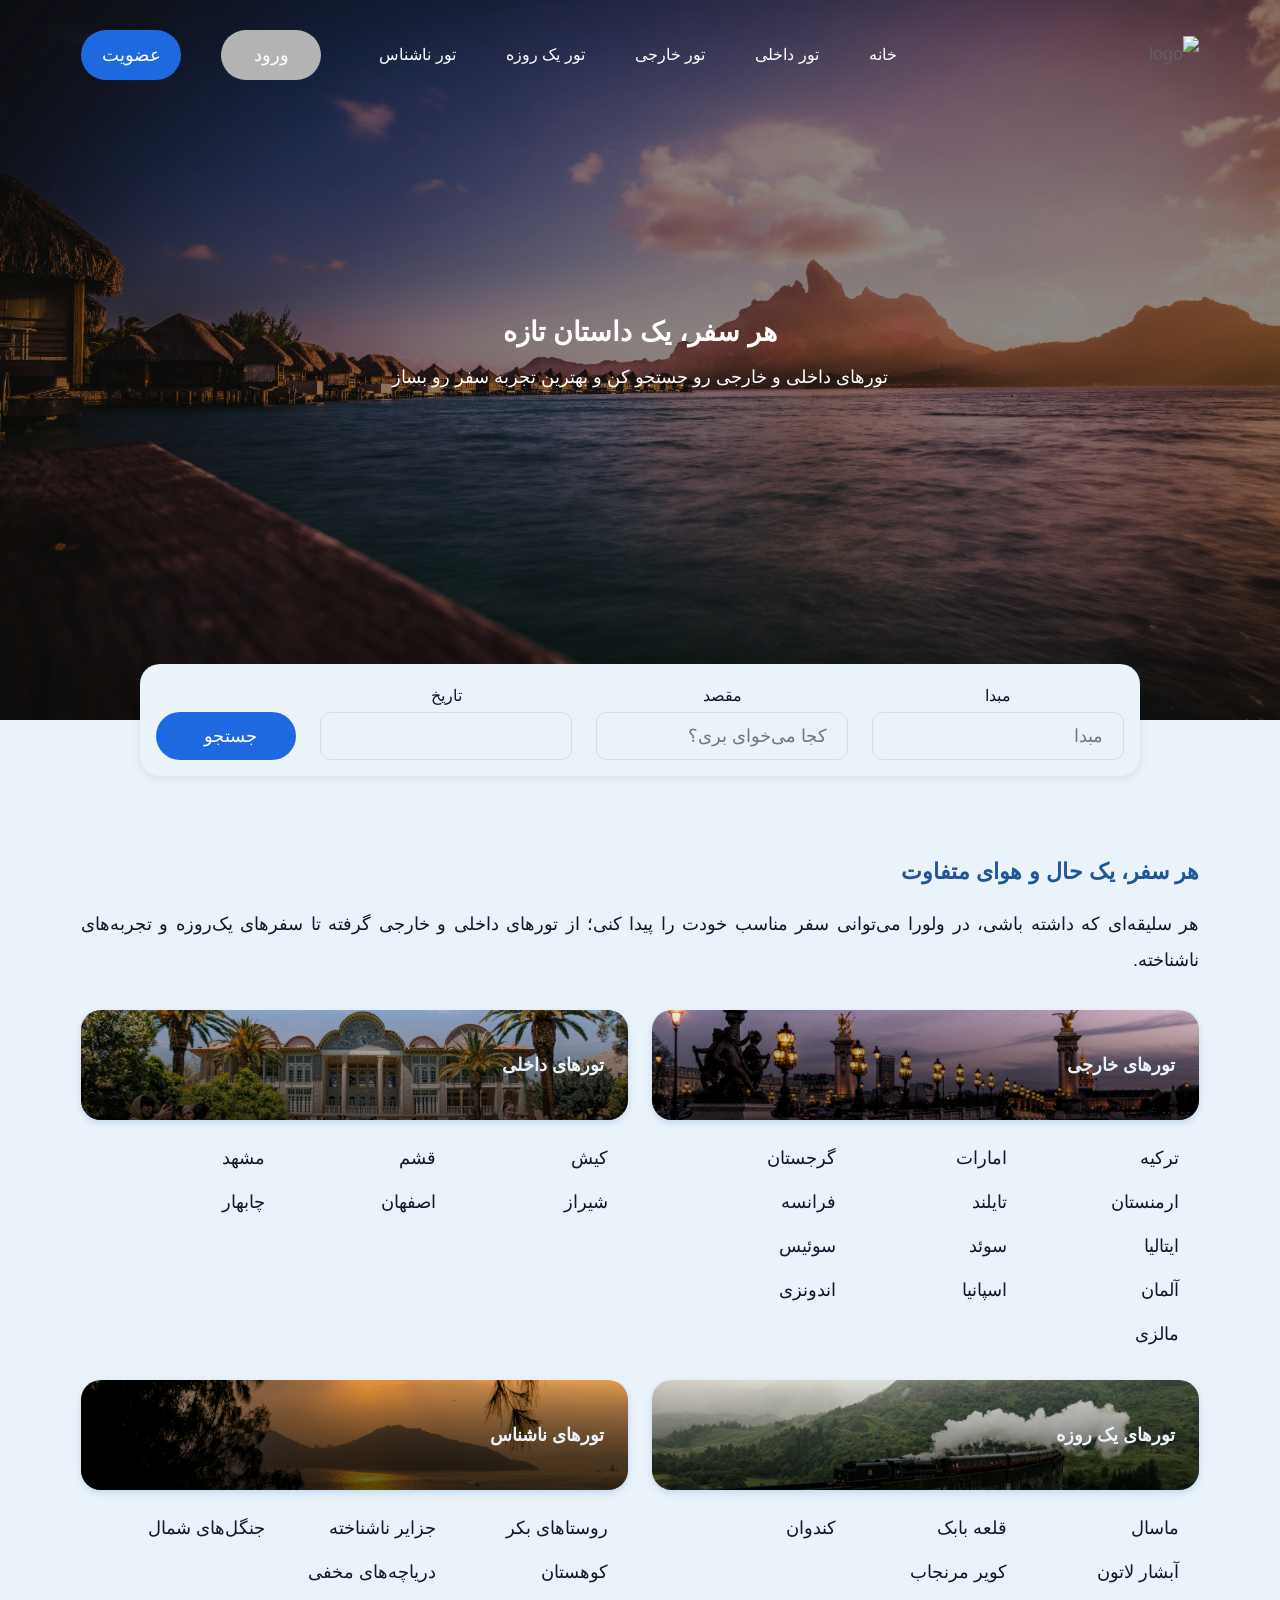
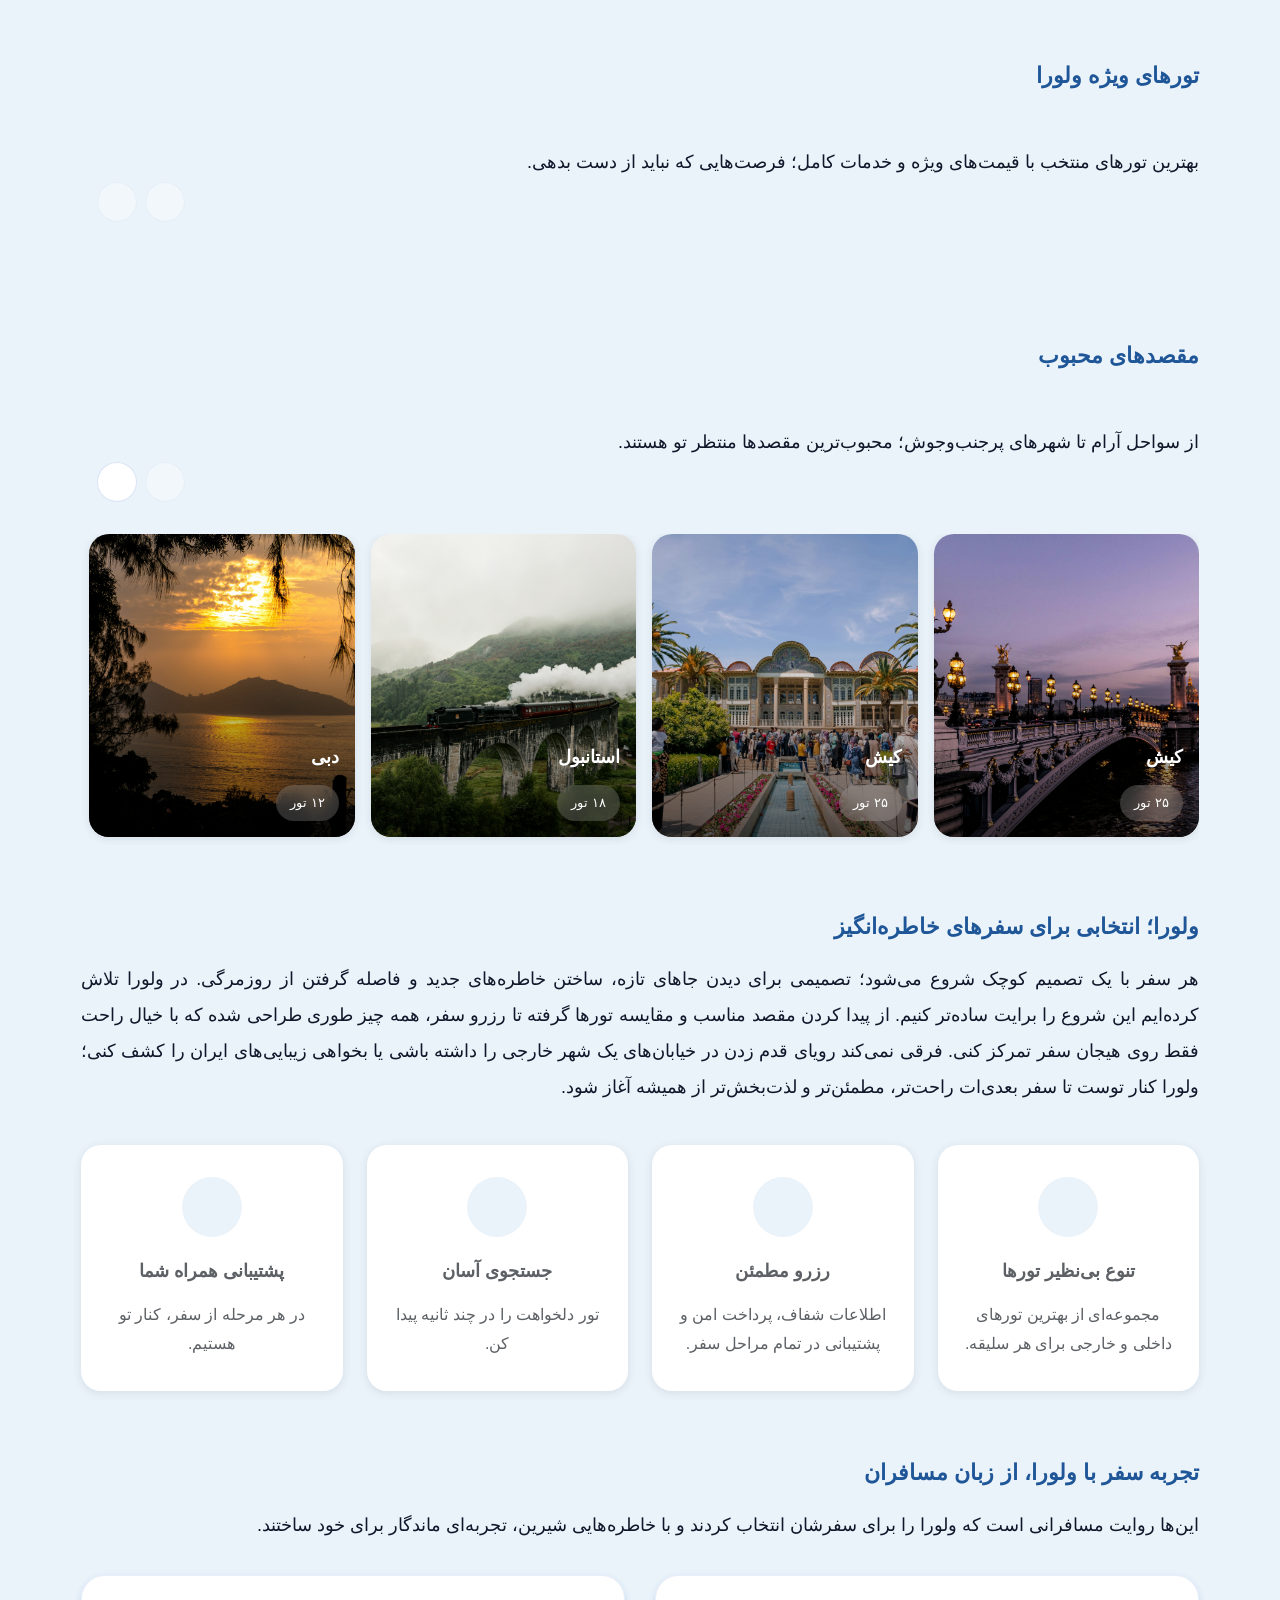
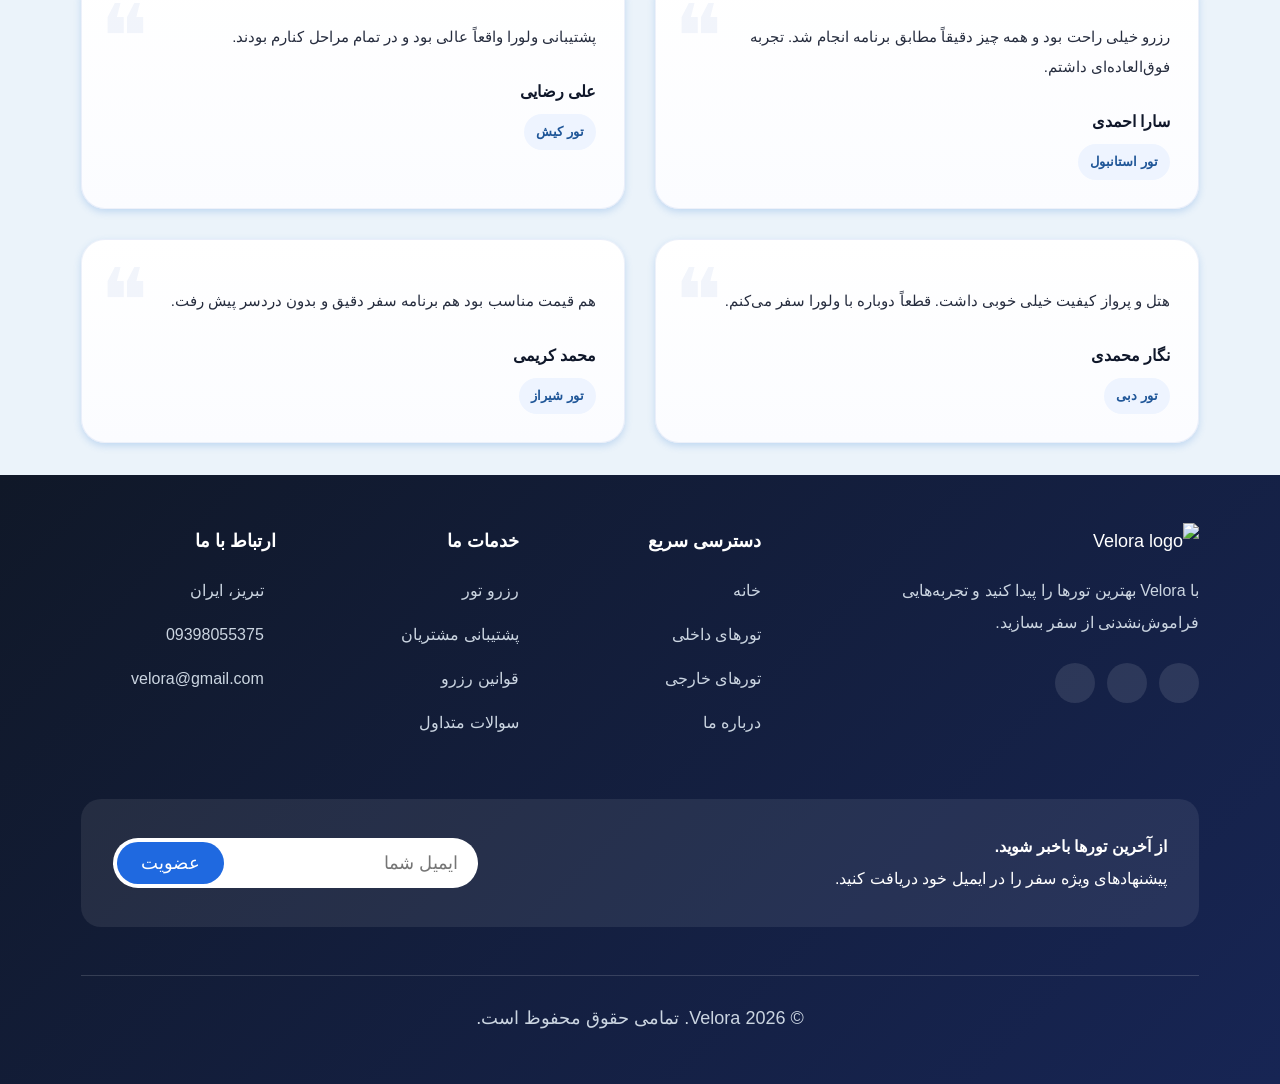
==== commit 24634d66: "add dropdown to navbar" ====
--- a/home/index.html
+++ b/home/index.html
@@ -37,11 +37,47 @@
         </button>
       </div>
       <ul class="navbar-list">
-        <li class="navbar-item" > <a href="#" class="navbar-link">خانه</a></li>
-        <li class="navbar-item"> <a href="#" class="navbar-link">تور داخلی</a></li>
-        <li class="navbar-item"> <a href="#" class="navbar-link">تور خارجی</a></li>
-        <li class="navbar-item"> <a href="#" class="navbar-link">تور یک روزه</a></li>
-        <li class="navbar-item"> <a href="#" class="navbar-link">تور ناشناس</a></li>
+        <li class="navbar-item"><a href="#" class="navbar-link">خانه</a></li>
+
+        <li class="navbar-item has-submenu" data-has-submenu>
+          <div class="navbar-link-wrap">
+            <a href="#" class="navbar-link">تور داخلی</a>
+            <button type="button" class="submenu-toggle" aria-expanded="false" aria-label="نمایش زیرمنو">
+              <ion-icon name="chevron-down-outline"></ion-icon>
+            </button>
+          </div>
+          <ul class="submenu" data-submenu></ul>
+        </li>
+
+        <li class="navbar-item has-submenu" data-has-submenu>
+          <div class="navbar-link-wrap">
+            <a href="#" class="navbar-link">تور خارجی</a>
+            <button type="button" class="submenu-toggle" aria-expanded="false" aria-label="نمایش زیرمنو">
+              <ion-icon name="chevron-down-outline"></ion-icon>
+            </button>
+          </div>
+          <ul class="submenu" data-submenu></ul>
+        </li>
+
+        <li class="navbar-item has-submenu" data-has-submenu>
+          <div class="navbar-link-wrap">
+            <a href="#" class="navbar-link">تور یک روزه</a>
+            <button type="button" class="submenu-toggle" aria-expanded="false" aria-label="نمایش زیرمنو">
+              <ion-icon name="chevron-down-outline"></ion-icon>
+            </button>
+          </div>
+          <ul class="submenu" data-submenu></ul>
+        </li>
+
+        <li class="navbar-item has-submenu" data-has-submenu>
+          <div class="navbar-link-wrap">
+            <a href="#" class="navbar-link">تور ناشناس</a>
+            <button type="button" class="submenu-toggle" aria-expanded="false" aria-label="نمایش زیرمنو">
+              <ion-icon name="chevron-down-outline"></ion-icon>
+            </button>
+          </div>
+          <ul class="submenu" data-submenu></ul>
+        </li>
       </ul>
       
       <div class="header-action">
--- a/component/header/homeHeader.css
+++ b/component/header/homeHeader.css
@@ -114,6 +114,63 @@
 
 
 
+
+ /* Submenu */
+
+.navbar-link-wrap {
+  display: flex;
+  align-items: center;
+  justify-content: space-between;
+  gap: var(--space-2);
+}
+
+.submenu-toggle {
+  background: none;
+  border: none;
+  color: inherit;
+  font-size: var(--fs-6);
+  display: flex;
+  align-items: center;
+  justify-content: center;
+  padding: 4px;
+  transition: transform 0.3s ease;
+}
+
+.has-submenu.active .submenu-toggle {
+  transform: rotate(180deg);
+}
+
+.submenu {
+  max-height: 0;
+  overflow: hidden;
+  opacity: 0;
+  transition: max-height 0.35s ease, opacity 0.3s ease;
+  padding-right: var(--space-4);
+}
+
+.has-submenu.active .submenu {
+  max-height: 500px;
+  opacity: 1;
+  padding-block: var(--space-2);
+}
+
+.submenu-item {
+  padding-block: 6px;
+}
+
+.submenu-link {
+  display: block;
+  color: inherit;
+  font-size: var(--fs-8);
+  opacity: 0.85;
+  transition: var(--transition-1);
+}
+
+.submenu-link:is(:hover, :focus-visible) {
+  opacity: 1;
+  color: var(--bg-majorelle-blue);
+}
+
  .header-action{  
   margin-block-start:auto;
   padding-block-start: 20px;
@@ -197,6 +254,36 @@
     left: 50%;
     transform: translateX(-50%);
   }
+
+  .submenu-toggle { display: none; }
+
+  .has-submenu { position: relative; }
+
+  .submenu {
+    position: absolute;
+    top: 100%;
+    right: 0;
+    min-width: 200px;
+    background: var(--bg-white);
+    border-radius: var(--radius-10);
+    box-shadow: var(--shadow-1);
+    padding: var(--space-3);
+    max-height: none;
+    overflow: visible;
+    opacity: 0;
+    visibility: hidden;
+    transform: translateY(10px);
+    transition: opacity 0.25s ease, transform 0.25s ease, visibility 0.25s ease;
+    z-index: 10;
+  }
+
+  .has-submenu:is(:hover, :focus-within) .submenu {
+    opacity: 1;
+    visibility: visible;
+    transform: translateY(0);
+  }
+
+  .submenu-link { color: var(--text-gunmetal); }
   .header-action, .header-action .loggedout, .header-action .loggedin {
     border: none;
     padding-block-start: 0;
--- a/home/style.css
+++ b/home/style.css
@@ -394,10 +394,11 @@
 }
 
 .slider-arrows {
-  display: flex;
+  display: none;
   gap: var(--space-2);
   flex-shrink: 0;
   padding-left: var(--space-4);
+  padding-top: var(--space-10);
 }
 
 .slider-arrow {
@@ -1176,6 +1177,9 @@
   height:40px;
   font-size:var(--fs-8);
 }
+.slider-arrows {
+  display: flex;
+}
 
 
   .features-grid {
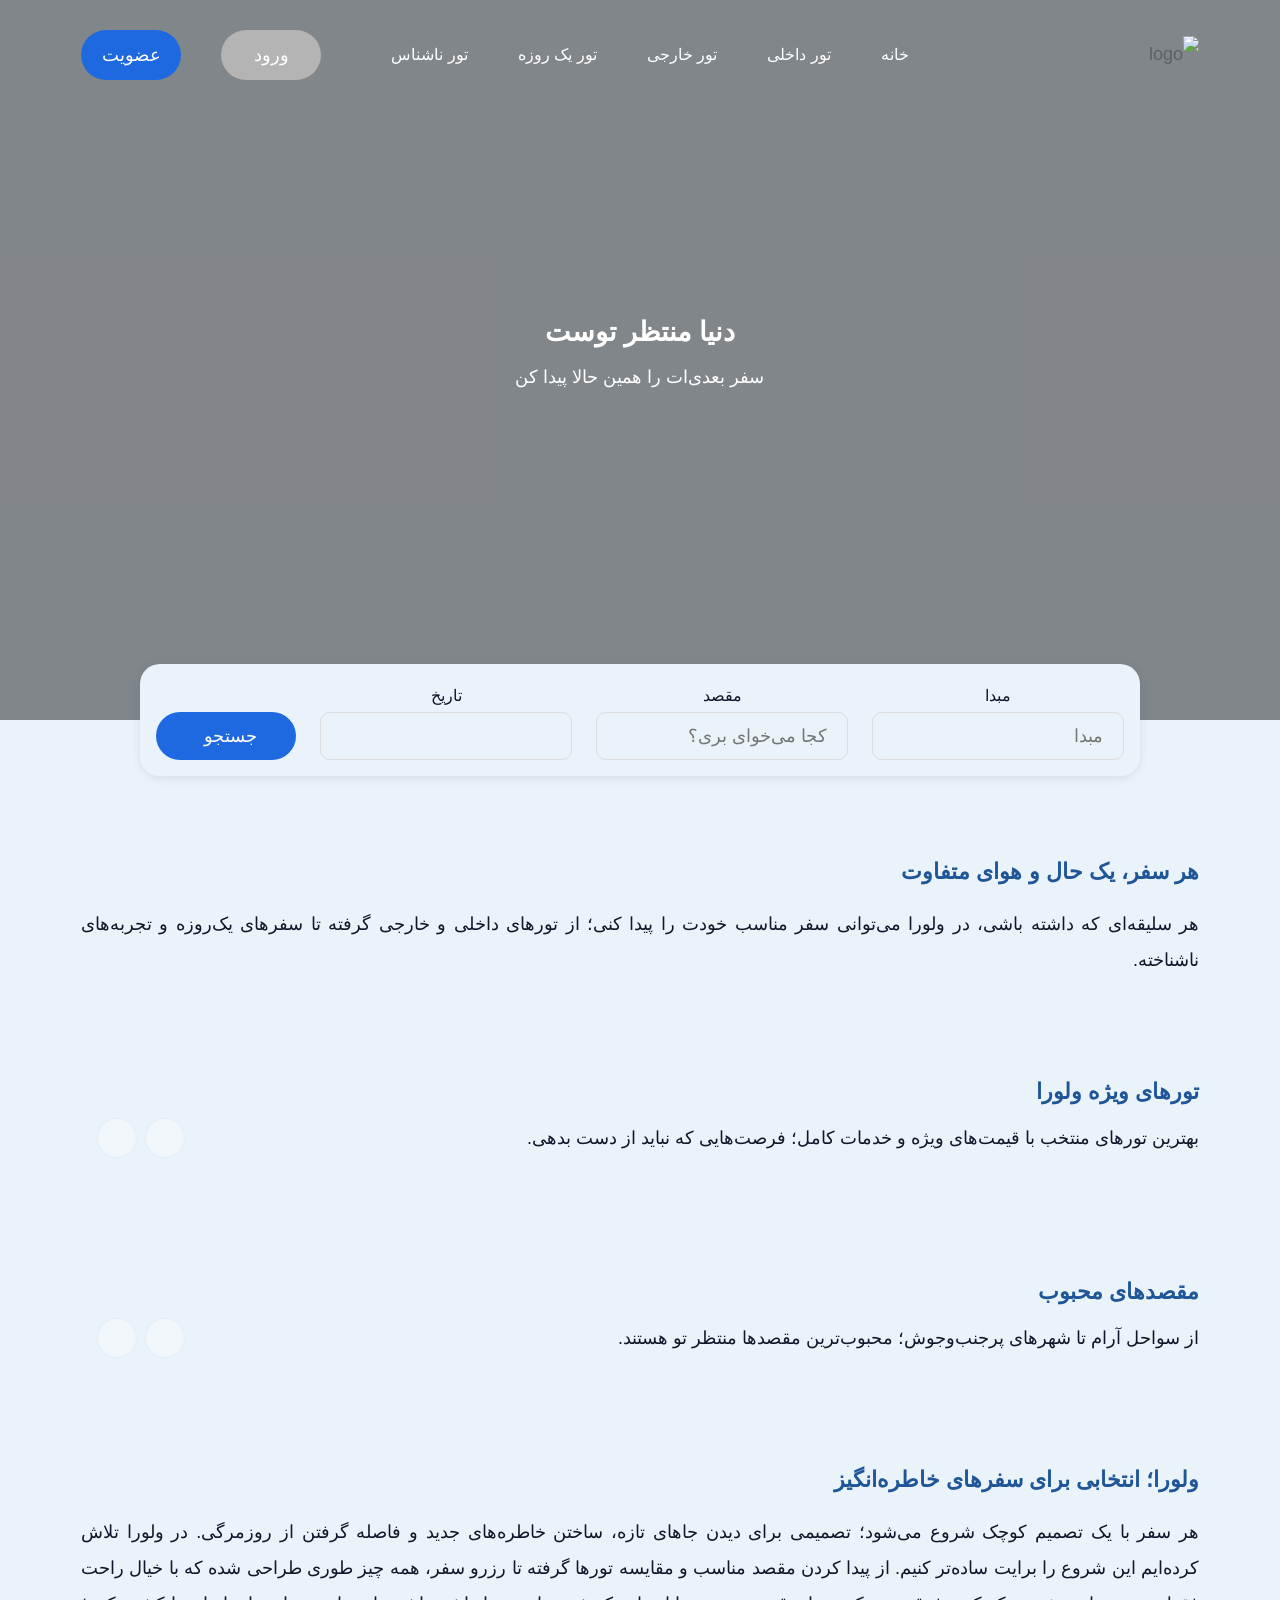
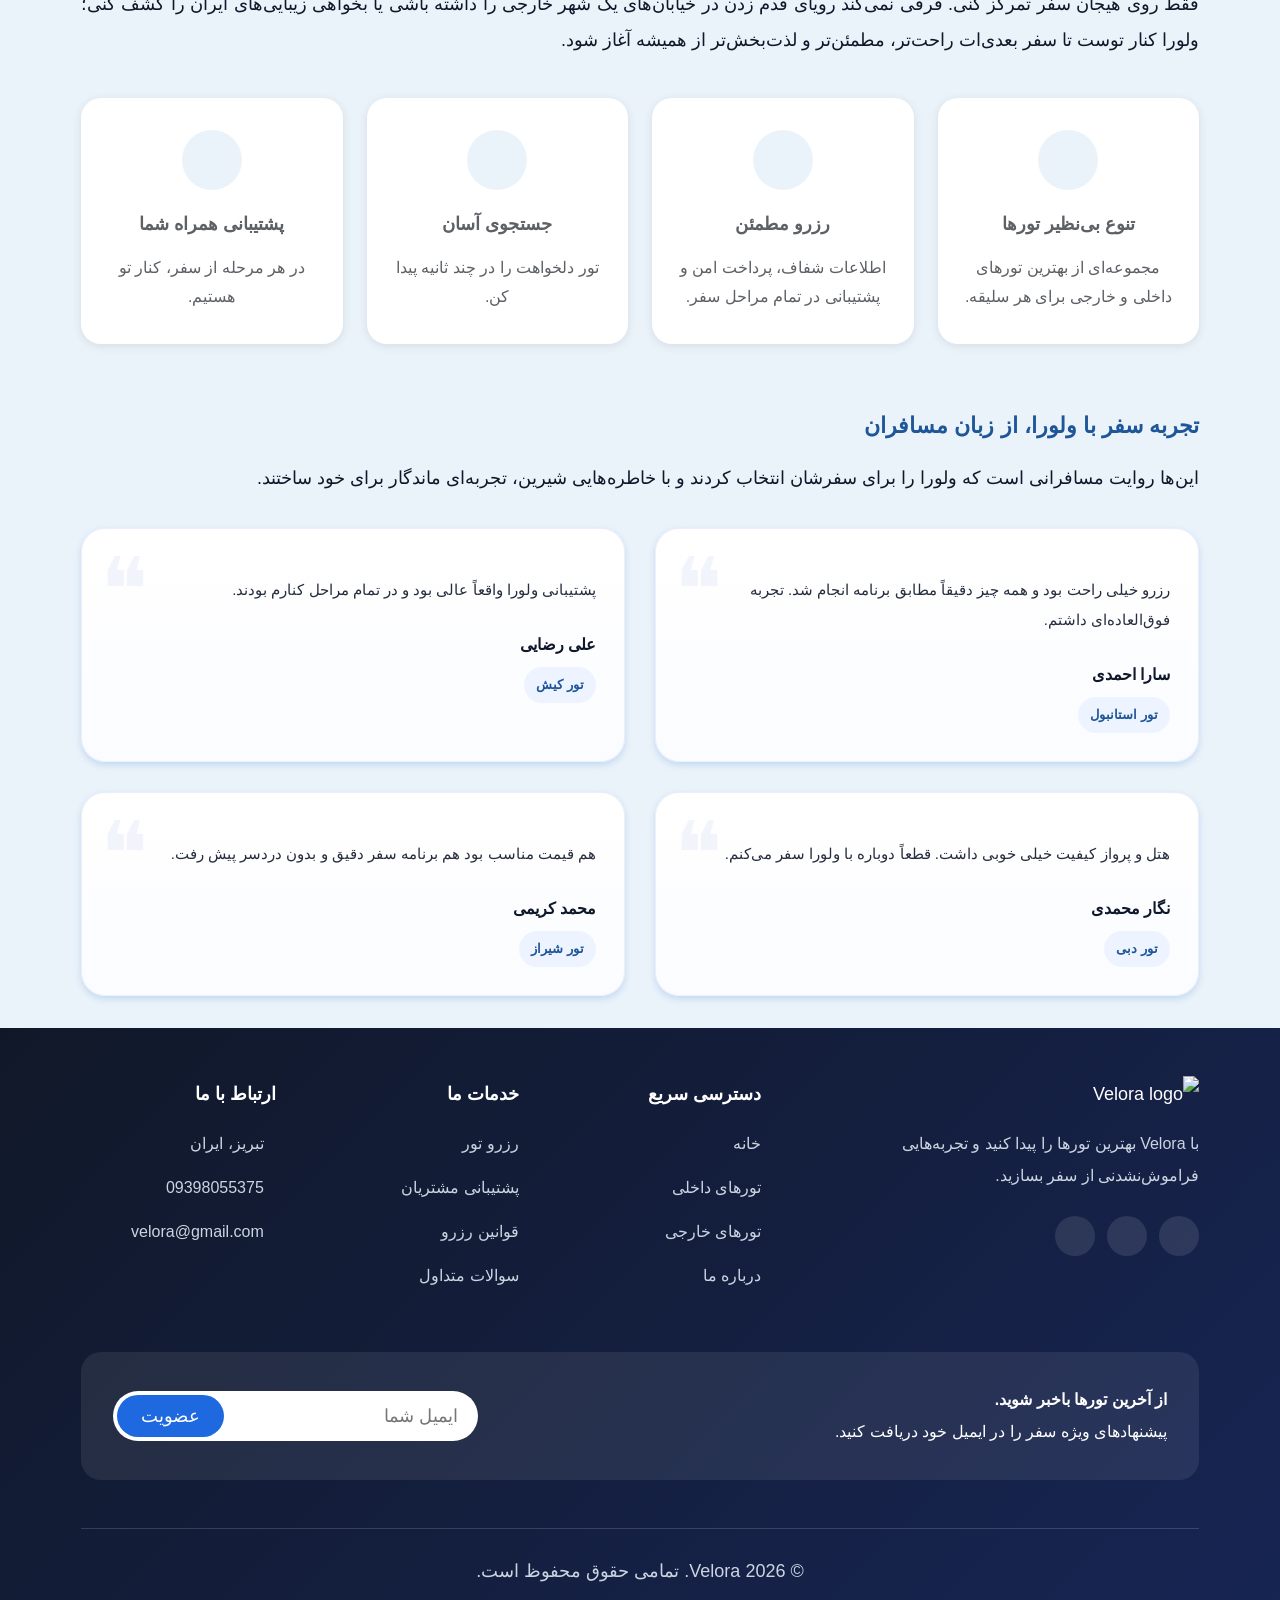
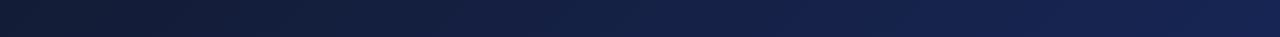
==== commit 30d3509b: "add scroll loading" ====
--- a/home/index.html
+++ b/home/index.html
@@ -168,7 +168,7 @@
       </section>
 
       <!-- category -->
-      <section class="tour-categories">
+      <section class="tour-categories reveal">
 
         <div class="container">
 
@@ -211,7 +211,7 @@
 
 
 <!-- special tours -->
-      <section class="special-tours">
+      <section class="special-tours reveal">
         <div class="container">
           <div class="section-header">
             <div class="section-header-top">
@@ -262,7 +262,7 @@
       <!-- popular destination -->
 
 
-      <section class="popular-destinations">
+      <section class="popular-destinations reveal">
         <div class="container">
           <div class="section-header">
             <div class="section-header-top">
@@ -299,7 +299,7 @@
 
       <!-- why velors -->
 
-      <section class="why-velora">
+      <section class="why-velora reveal">
 
   <div class="container">
 
@@ -411,7 +411,7 @@
 
       <!-- reviews -->
 
-      <section class="reviews">
+      <section class="reviews reveal">
 
   <div class="container">
 
@@ -447,7 +447,7 @@
   </div>
 
 
-</section>
+      </section>
 
 
 
--- a/component/header/homeHeader.css
+++ b/component/header/homeHeader.css
@@ -69,14 +69,17 @@
 
 .navbar-top {
   
-  padding: 30px 16px;
+  padding-top: var(--space-6);
+  padding-bottom: var(--space-4);
+  padding-inline: var(--space-5);
+  
   display: flex;
   justify-content: space-between;
-  /* align-items: center; */
-}
+}
+
 .navbar-list {
-  /* margin-block-start: 30px; */
-  padding-right: 24px;
+
+  padding-inline: var(--space-5);
   
 
 }
@@ -91,6 +94,7 @@
 }
 
 .navbar-link::before {
+  display: none;
   content: "";
   position: absolute;
   width: 4px;
@@ -127,12 +131,11 @@
 .submenu-toggle {
   background: none;
   border: none;
-  color: inherit;
   font-size: var(--fs-6);
   display: flex;
   align-items: center;
   justify-content: center;
-  padding: 4px;
+  padding: var(--space-1);
   transition: transform 0.3s ease;
 }
 
@@ -140,7 +143,10 @@
   transform: rotate(180deg);
 }
 
+/* Mobile: accordion */
+
 .submenu {
+
   max-height: 0;
   overflow: hidden;
   opacity: 0;
@@ -155,26 +161,37 @@
 }
 
 .submenu-item {
-  padding-block: 6px;
+  display: flex;
+  justify-content: start;
+  align-items: center;
+  padding: var(--space-1);
+  color: var(--text-gunmetal);
+  border-radius: var(--radius-20);
+}
+.submenu-item ion-icon {
+  color: var(--bg-majorelle-blue);
 }
 
 .submenu-link {
   display: block;
-  color: inherit;
-  font-size: var(--fs-8);
-  opacity: 0.85;
-  transition: var(--transition-1);
-}
-
-.submenu-link:is(:hover, :focus-visible) {
+  padding: var(--space-1) var(--space-2);
+  border-radius: var(--radius-10);
+  font-size: var(--fs-7);
+  transition: background-color 0.15s ease, color 0.15s ease, opacity 0.15s ease;
+}
+
+.submenu-item:is(:hover, :focus-visible) {
   opacity: 1;
+  background-color: rgba(0, 0, 0, 0.04);
   color: var(--bg-majorelle-blue);
-}
-
+  font-weight: var(--fw-bold);
+}
+
+/* header action */
  .header-action{  
-  margin-block-start:auto;
-  padding-block-start: 20px;
-  border-block-start: 1px solid var(--border-gainsboro);
+    margin-block-start:auto;
+    padding-block-start: 20px;
+    border-block-start: 1px solid var(--border-gainsboro);
  }
  .header-action .loggedout, .header-action .loggedin {
     display: flex;
@@ -206,17 +223,18 @@
 } 
 
 
+
+
+
+
+
 /**
   * Media Queries
   */
 
 @media (min-width: 575px) {
 
-    .navbar {
-      padding-inline: 40px;
-      padding-block-start: 40px;
-    }
-
+    
 
 }
 
@@ -255,43 +273,83 @@
     transform: translateX(-50%);
   }
 
-  .submenu-toggle { display: none; }
+   .submenu-toggle { display: none; }
 
   .has-submenu { position: relative; }
 
-  .submenu {
+  .has-submenu::after {
+    content: "";
     position: absolute;
     top: 100%;
     right: 0;
-    min-width: 200px;
-    background: var(--bg-white);
-    border-radius: var(--radius-10);
-    box-shadow: var(--shadow-1);
-    padding: var(--space-3);
+    left: 0;
+    height: 14px;
+  }
+
+  .submenu {
+    position: absolute;
+    top: calc(100% + 14px);
+    right: 0;
+    width: max-content;
+    max-width: 900px;
+    background-color: var(--bg-white);
+    border-radius: 14px;
+    box-shadow: 0 12px 32px rgba(0, 0, 0, 0.12), 0 2px 8px rgba(0, 0, 0, 0.06);
+    padding: 10px;
     max-height: none;
     overflow: visible;
     opacity: 0;
     visibility: hidden;
-    transform: translateY(10px);
-    transition: opacity 0.25s ease, transform 0.25s ease, visibility 0.25s ease;
+    transform: translateY(8px);
+    transition: opacity 0.2s ease, transform 0.2s ease, visibility 0.2s ease;
     z-index: 10;
-  }
-
-  .has-submenu:is(:hover, :focus-within) .submenu {
+
+    display: grid;
+    grid-template-columns: repeat(3, minmax(110px, 1fr));
+    gap: 2px;
+  }
+
+  .submenu::before {
+    content: "";
+    position: absolute;
+    top: -6px;
+    right: 24px;
+    width: 12px;
+    height: 12px;
+    background-color: var(--bg-white);
+    border-top: 1px solid rgba(0, 0, 0, 0.05);
+    border-right: 1px solid rgba(0, 0, 0, 0.05);
+    transform: rotate(-45deg);
+  }
+
+  .has-submenu:is(:hover) .submenu {
     opacity: 1;
     visibility: visible;
     transform: translateY(0);
   }
 
-  .submenu-link { color: var(--text-gunmetal); }
+  .submenu-item {
+    padding-block: 0;
+  }
+
+  .submenu-link {
+    color: var(--text-gunmetal);
+    opacity: 1;
+    font-size: var(--fs-9, 13px);
+    padding: 8px 10px;
+  }
+
+  .submenu-link:is(:hover, :focus-visible) {
+    background-color: var(--bg-lavender-blush);
+    color: var(--bg-majorelle-blue);
+  }
+  .header.active { padding-block: 15px;}
   .header-action, .header-action .loggedout, .header-action .loggedin {
-    border: none;
+    border-block-start: none;
     padding-block-start: 0;
     gap: 30px;
   }
 
-  .header.active { padding-block: 15px;}
-
 
 }
 
--- a/home/style.css
+++ b/home/style.css
@@ -11,6 +11,41 @@
   font-weight: 700;
   font-style: normal;
   font-display: swap;
+}
+
+/* ===========================
+   Scroll Reveal Animation
+=========================== */
+
+
+.reveal {
+  opacity: 0;
+  transform: translateY(40px);
+  transition:
+    opacity .8s ease,
+    transform .8s cubic-bezier(.22,1,.36,1);
+}
+
+
+.reveal.show {
+  opacity: 1;
+  transform: translateY(0);
+}
+
+
+
+.reveal-item {
+  opacity:0;
+  transform: translateY(30px);
+  transition:
+  opacity .7s ease,
+  transform .7s cubic-bezier(.22,1,.36,1);
+}
+
+
+.reveal-item.show {
+  opacity:1;
+  transform:translateY(0);
 }
 
 
@@ -398,7 +433,7 @@
   gap: var(--space-2);
   flex-shrink: 0;
   padding-left: var(--space-4);
-  padding-top: var(--space-10);
+  
 }
 
 .slider-arrow {
@@ -444,6 +479,7 @@
   display: flex;
   gap: var(--space-4);
   overflow-x: auto;
+  overflow-y: hidden;
   scroll-snap-type: x mandatory;
   scroll-behavior: smooth;
   padding-bottom: var(--space-2);
@@ -452,8 +488,9 @@
 }
 
 .tours-grid::-webkit-scrollbar {
-  display: none;   /* chrome and safari*/
-}
+  display: auto;   /* chrome and safari*/
+}
+
 
 
 
@@ -621,6 +658,7 @@
   gap: var(--space-4);
   margin-top: var(--space-6);
   overflow-x: auto;
+  overflow-y: hidden;
   scroll-snap-type: x mandatory;
   scroll-behavior: smooth;
   padding-bottom: 8px;
@@ -628,7 +666,7 @@
 }
 
 .destinations-grid::-webkit-scrollbar {
-  display: none; /* chrome / safari */
+  display: auto; /* chrome / safari */
 }
 
 .destination-card {
@@ -832,6 +870,7 @@
   grid-template-columns: 1fr 1fr 1fr;
   margin-top:var(--space-4);
   padding-inline:var(--space-4);
+  
 }
 
 .category-options a{
@@ -1268,6 +1307,12 @@
   font-size:var(--fs-7);
 
 }
+.tours-grid::-webkit-scrollbar {
+  display: none;   /* chrome and safari*/
+}
+.destinations-grid::-webkit-scrollbar {
+  display: none;   /* chrome and safari*/
+}
 .tour-card {
     flex: 0 0 calc(25% - 14px);
   }
@@ -1277,6 +1322,8 @@
 .destination-card {
   flex: 0 0 calc(25% - 14px);
   aspect-ratio: 7 / 8;
+}
+
 }
 
 @media (min-width: 1200px) {
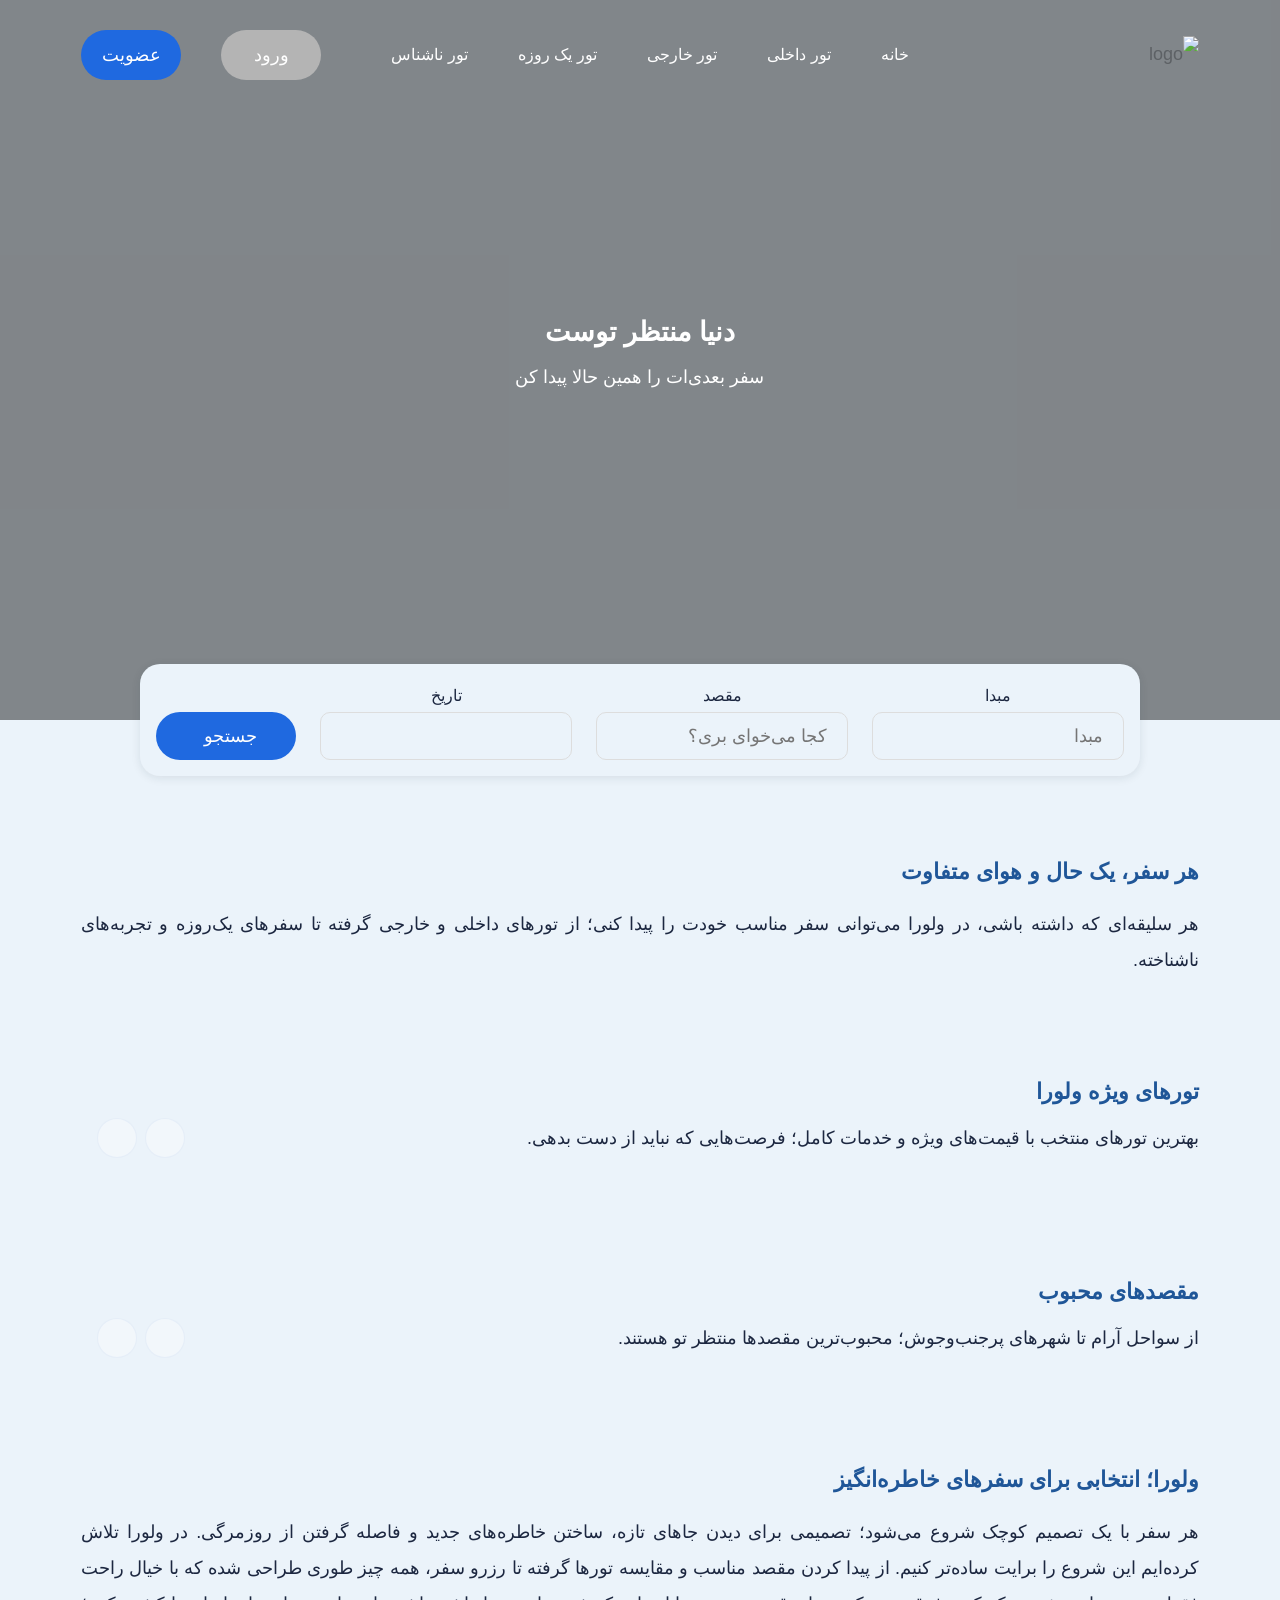
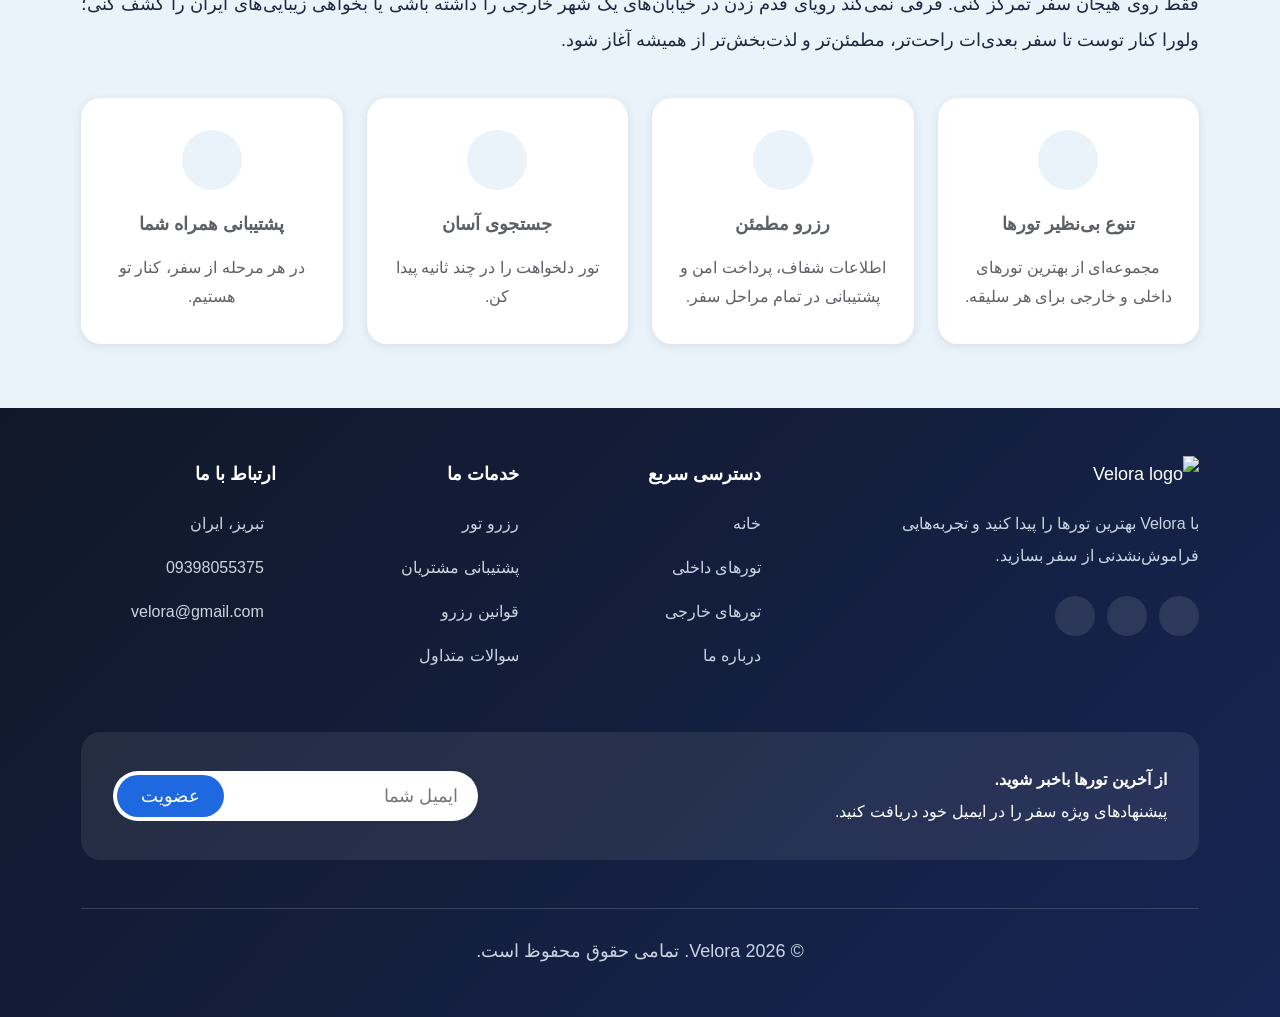
==== commit 72080ea2: "styly update" ====
--- a/home/index.html
+++ b/home/index.html
@@ -168,7 +168,7 @@
       </section>
 
       <!-- category -->
-      <section class="tour-categories reveal">
+      <section class="tour-categories">
 
         <div class="container">
 
@@ -211,7 +211,7 @@
 
 
 <!-- special tours -->
-      <section class="special-tours reveal">
+      <section class="special-tours">
         <div class="container">
           <div class="section-header">
             <div class="section-header-top">
@@ -262,7 +262,7 @@
       <!-- popular destination -->
 
 
-      <section class="popular-destinations reveal">
+      <section class="popular-destinations">
         <div class="container">
           <div class="section-header">
             <div class="section-header-top">
@@ -299,7 +299,7 @@
 
       <!-- why velors -->
 
-      <section class="why-velora reveal">
+      <section class="why-velora">
 
   <div class="container">
 
@@ -326,7 +326,7 @@
     <div class="features-grid">
 
 
-      <article class="feature-card">
+      <article class="feature-card reveal-item">
 
         <div class="feature-icon">
           <ion-icon name="airplane-outline"></ion-icon>
@@ -345,7 +345,7 @@
 
 
 
-      <article class="feature-card">
+      <article class="feature-card reveal-item">
 
         <div class="feature-icon">
           <ion-icon name="shield-checkmark-outline"></ion-icon>
@@ -365,7 +365,7 @@
 
 
 
-      <article class="feature-card">
+      <article class="feature-card reveal-item">
 
         <div class="feature-icon">
           <ion-icon name="search-outline"></ion-icon>
@@ -385,7 +385,7 @@
 
 
 
-      <article class="feature-card">
+      <article class="feature-card reveal-item">
 
         <div class="feature-icon">
           <ion-icon name="heart"></ion-icon>
@@ -409,9 +409,9 @@
 
       </section>
 
-      <!-- reviews -->
-
-      <section class="reviews reveal">
+      <!-- reviews
+
+      <section class="reviews">
 
   <div class="container">
 
@@ -447,7 +447,7 @@
   </div>
 
 
-      </section>
+      </section> -->
 
 
 
--- a/component/footer/footer.css
+++ b/component/footer/footer.css
@@ -10,7 +10,7 @@
   );
   color: var(--text-white);
   padding-block: var(--space-8);
-  margin-block-start: var(--space-6);
+  margin-block-start: var(--space-9);
 
 }
 
--- a/home/style.css
+++ b/home/style.css
@@ -36,10 +36,11 @@
 
 .reveal-item {
   opacity:0;
-  transform: translateY(30px);
+  transform: translateY(20px);
   transition:
   opacity .7s ease,
   transform .7s cubic-bezier(.22,1,.36,1);
+   transition-delay: var(--delay);
 }
 
 
@@ -47,6 +48,7 @@
   opacity:1;
   transform:translateY(0);
 }
+
 
 
 
@@ -475,21 +477,19 @@
 
 
 .tours-grid {
-  margin-top: 40px;
+  margin-top: var(--space-7);
   display: flex;
   gap: var(--space-4);
   overflow-x: auto;
   overflow-y: hidden;
+  overscroll-behavior-x: contain;
   scroll-snap-type: x mandatory;
   scroll-behavior: smooth;
   padding-bottom: var(--space-2);
-  scrollbar-width: none;  /* firefox*/
-
-}
-
-.tours-grid::-webkit-scrollbar {
-  display: auto;   /* chrome and safari*/
-}
+  scrollbar-width: thin;
+
+}
+
 
 
 
@@ -505,15 +505,16 @@
   transition:  transform .3s ease, box-shadow .3s ease;
   border: 1px solid rgb(227, 227, 227);
   /* padding: 5px; */
-  gap: 8px;
-
-   flex: 0 0 78%;
+  gap: var(--space-2);
+  
+
+  flex:0 0 90%;
   scroll-snap-align: start;
 }
 
 
 .tour-card:hover {
-  transform: translateY(-5px);
+  transform: translateY(-2px);
   box-shadow: var(--shadow-4);
   
 }
@@ -557,16 +558,16 @@
 }
 
 .tour-card-badge {
-  color: var(--text-sunglow);
   position: absolute;
-  top: 12px;
-  right: 12px;
-  background: rgba(255,255,255,0.9);
-  backdrop-filter: blur(6px);
-  padding: 5px 10px;
-  border-radius: 999px;
-  font-size: 14px;
-  font-weight: 600;
+  top: var(--space-3);
+  inset-inline-start: var(--space-3); 
+  background: var(--bg-lavender-blush);
+  color: var(--text-majorelle-blue);
+  font-size: var(--fs-10);
+  font-weight: var(--fw-bold);
+  padding: var(--space-1) var(--space-3);
+  border-radius: var(--radius-pill);
+  box-shadow: var(--shadow-2);
 }
 
 /* Tour card content */
@@ -615,14 +616,17 @@
   justify-content: start;
   gap: 5px;
   align-items: baseline;
+  
 
 }
 
 .tour-card-price span {
+  display: flex;
+  align-items: baseline;
+  gap: var(--space-1);
   font-weight: var(--fw-bold);
+  color: var(--text-majorelle-blue);
   font-size: var(--fs-6);
-  margin-bottom: 10px;
-  color: var(--text-sunglow);
   
 
 }
@@ -661,22 +665,23 @@
   overflow-y: hidden;
   scroll-snap-type: x mandatory;
   scroll-behavior: smooth;
-  padding-bottom: 8px;
+  padding-bottom: var(--space-2);
   scrollbar-width: none; /* firefox */
-}
-
-.destinations-grid::-webkit-scrollbar {
-  display: auto; /* chrome / safari */
-}
+  scrollbar-width:thin;
+  overscroll-behavior-x:contain;
+}
+
+
 
 .destination-card {
   position: relative;
   overflow: hidden;
-  flex: 0 0 78%;
-  aspect-ratio: 4/5;
+  flex:0 0 90%;
+  aspect-ratio:4/5;
   border-radius: var(--radius-20);
   box-shadow: var(--shadow-1);
   scroll-snap-align: start;
+  max-height: 500px;
 }
 
 
@@ -791,6 +796,7 @@
 .destination-card:hover {
 
  box-shadow:var(--shadow-4);
+ 
 
 }
 
@@ -1219,6 +1225,12 @@
 .slider-arrows {
   display: flex;
 }
+.tours-grid,
+  .destinations-grid {
+    scrollbar-width: none; 
+    -ms-overflow-style: none; 
+  }
+
 
 
   .features-grid {
@@ -1307,12 +1319,7 @@
   font-size:var(--fs-7);
 
 }
-.tours-grid::-webkit-scrollbar {
-  display: none;   /* chrome and safari*/
-}
-.destinations-grid::-webkit-scrollbar {
-  display: none;   /* chrome and safari*/
-}
+
 .tour-card {
     flex: 0 0 calc(25% - 14px);
   }
